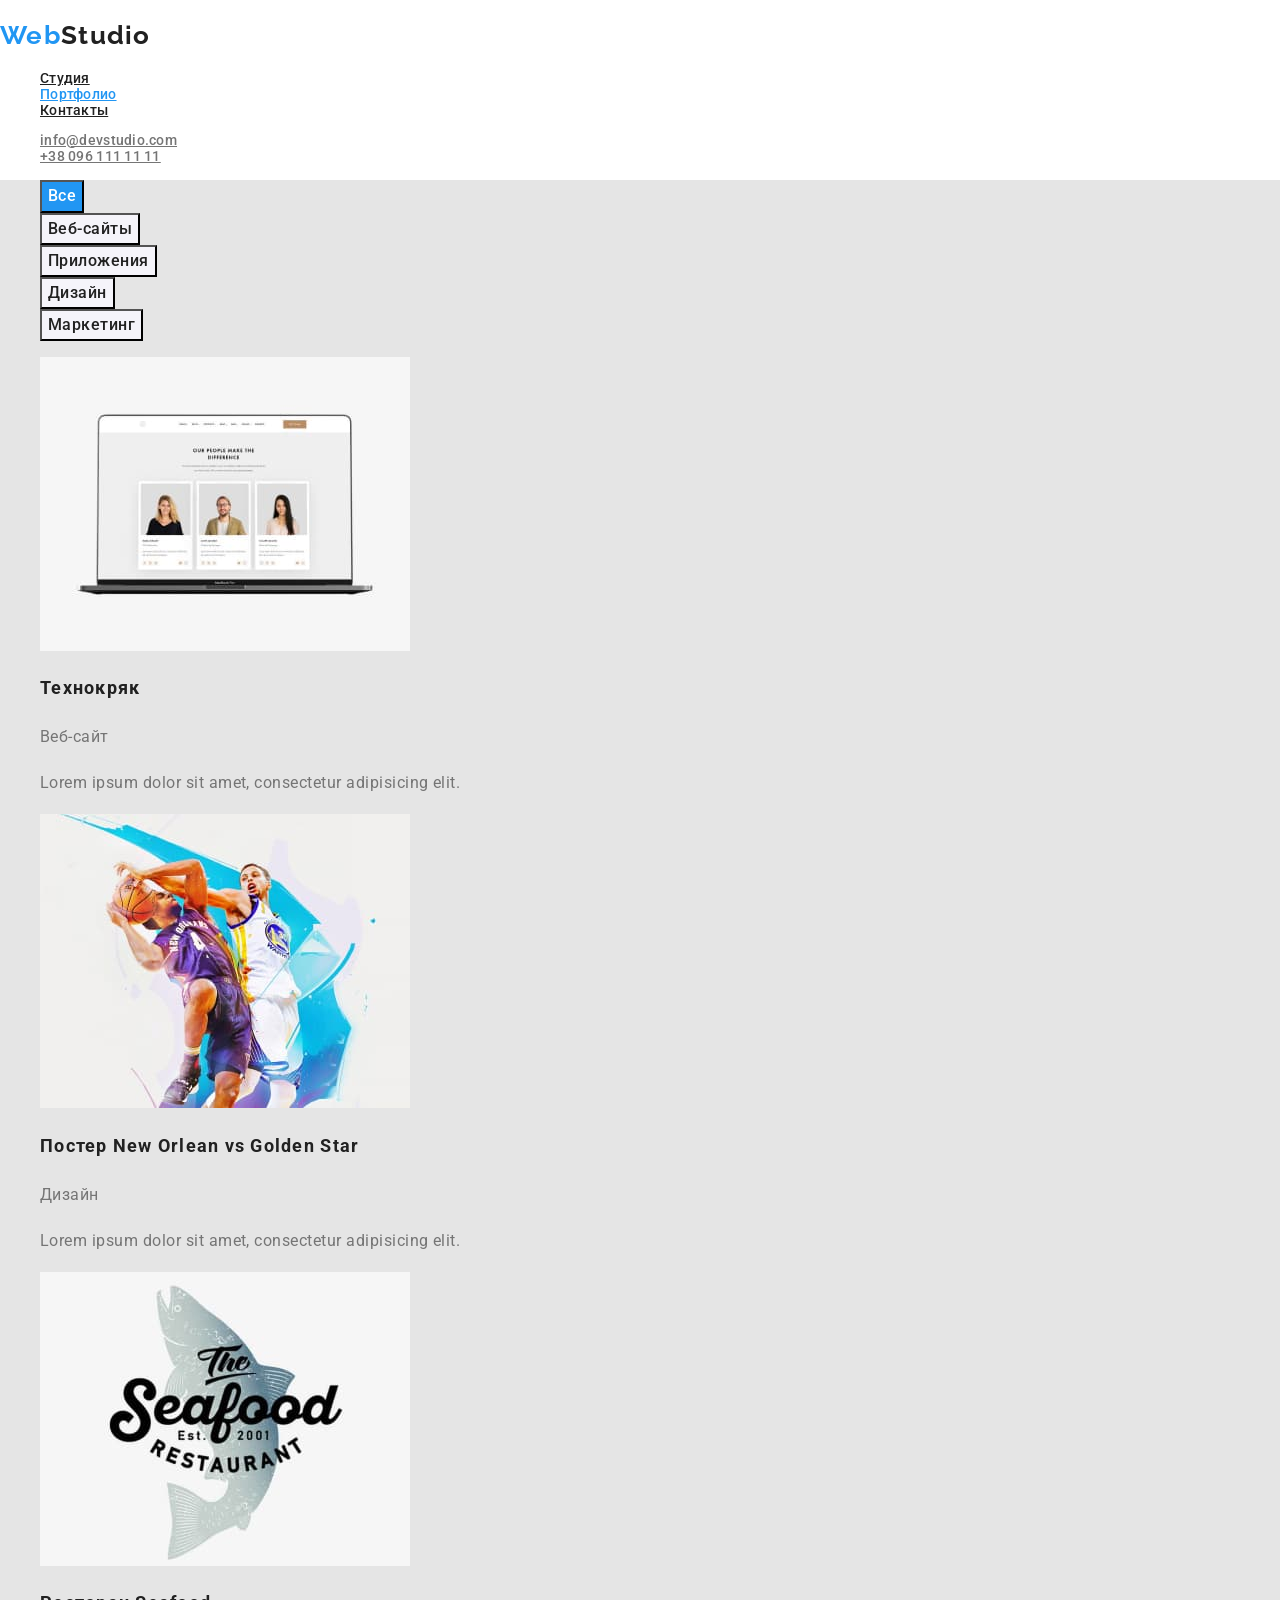
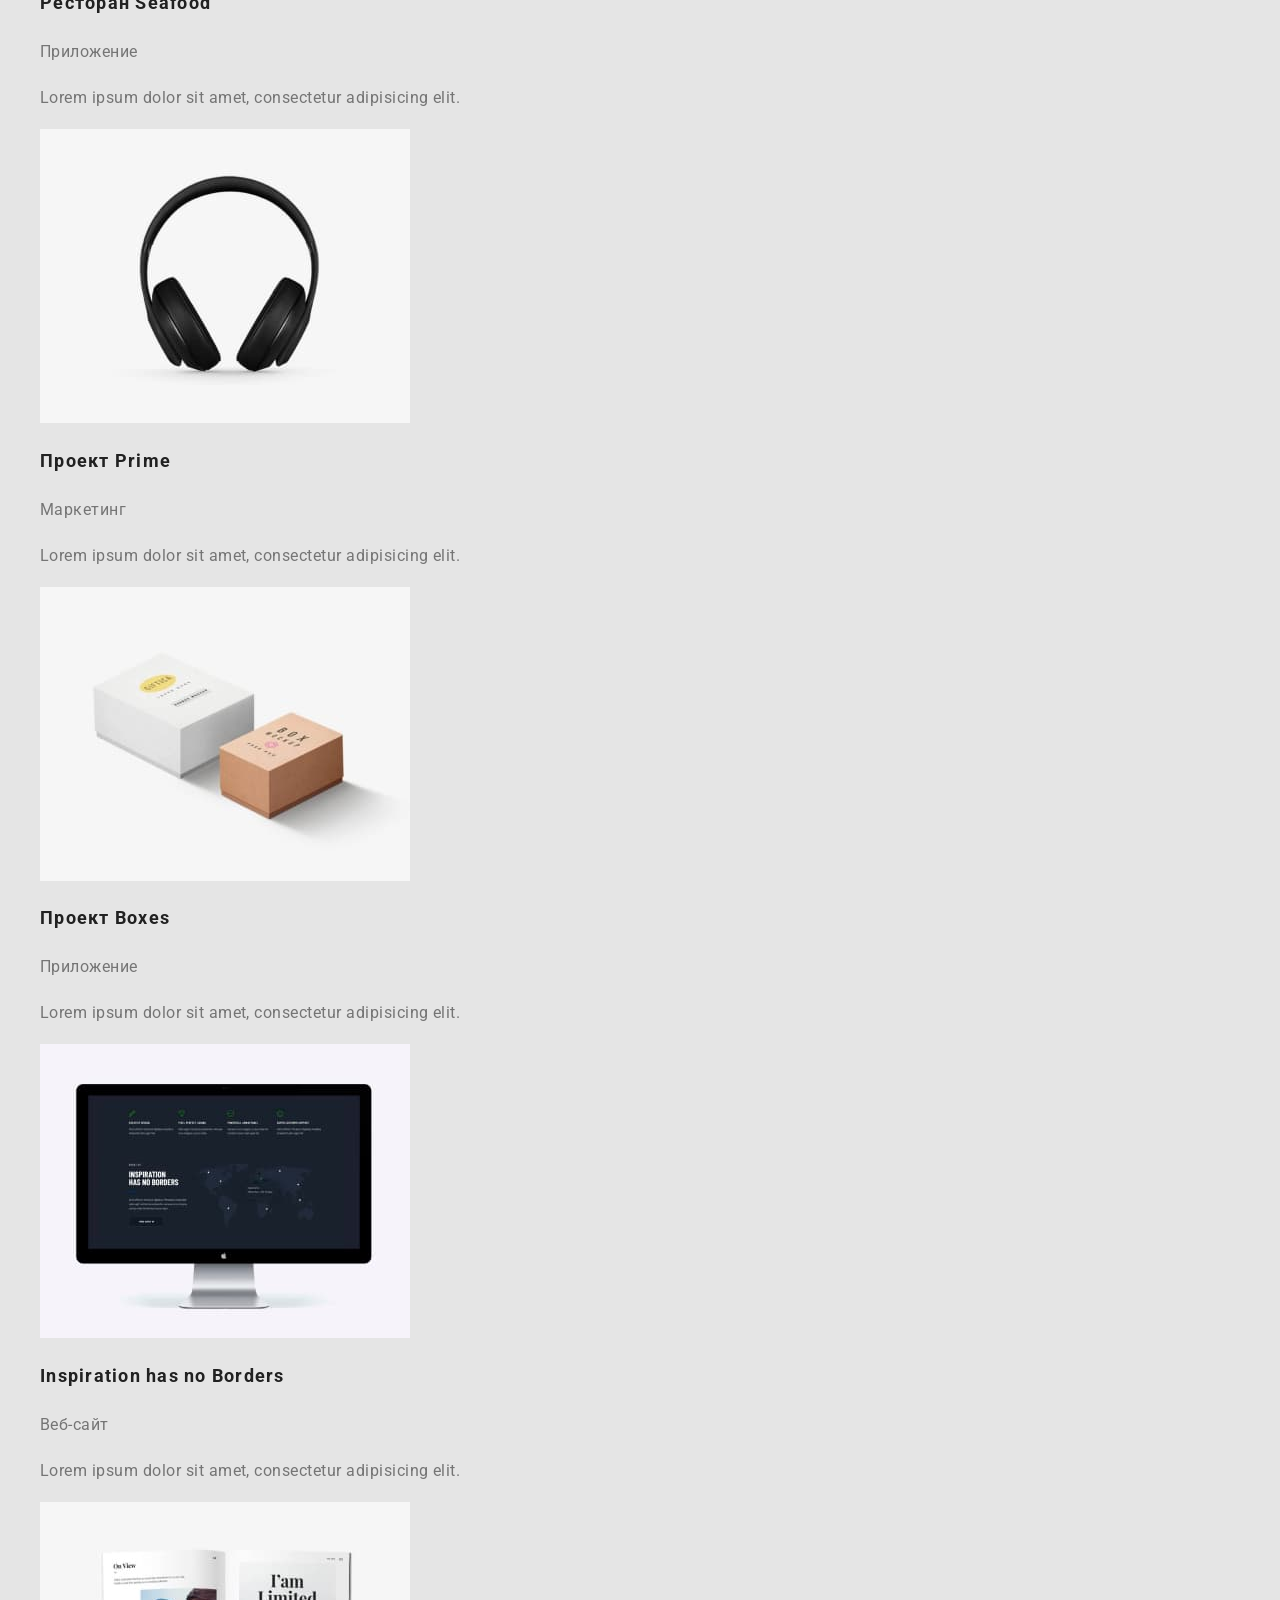
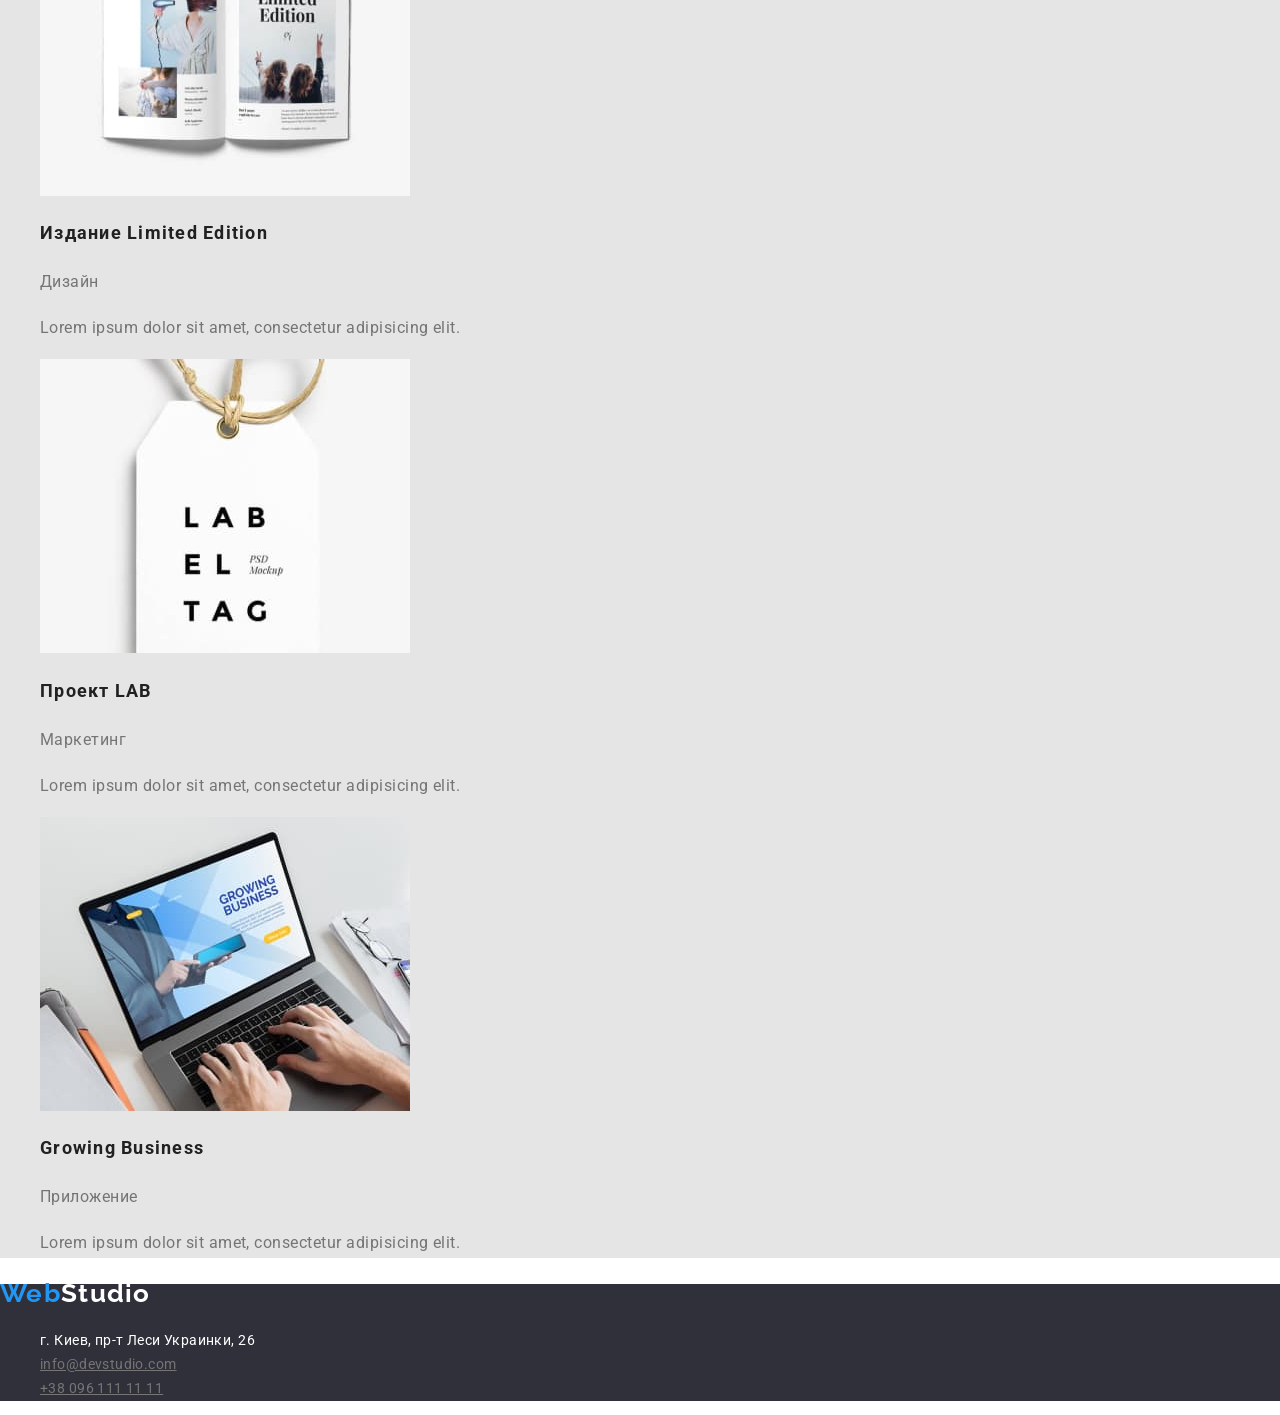
==== portfolio.html @ 4bb89a81 "сделала контейнеры" ====
<!DOCTYPE html>
<html lang="ru">
<head>
    <meta charset="UTF-8">
    <meta http-equiv="X-UA-Compatible" content="IE=edge">
    <meta name="viewport" content="width=device-width, initial-scale=1.0">
    <title>goit-markup-hw-02</title>
    <link rel="preconnect" href="https://fonts.googleapis.com">
    <link rel="preconnect" href="https://fonts.gstatic.com" crossorigin>
    <link href="https://fonts.googleapis.com/css2?family=Raleway:wght@700&family=Roboto:wght@400;500;700;900&display=swap" rel="stylesheet">
    <link rel="stylesheet" href="https://cdnjs.cloudflare.com/ajax/libs/modern-normalize/1.1.0/modern-normalize.min.css">
    <link rel="stylesheet" href="css/styles.css">
</head>
<body>

    <!--Header-->
  

    <header class="site-header">
    <!--Navigation-->
    <div class="container">

        <nav class="site-nav">
            <a href="./index.html" class="link-logo"> <p> <span class="web">Web</span><span class="studio">Studio</span> </p> </a>
               <ul class="nav-list">
                <li class="nav-list-item"> <a href="./index.html" class="link-nav"> Студия </a> </li> 
                <li class="nav-list-item"> <a href="" class="link-current" > Портфолио </a> </li>
                <li class="nav-list-item"> <a href="" class="link-nav"> Контакты </a> </li>
               </ul> 
        </nav>

    </div>  


  <!--Contacts-->

  <div class="container">

    <ul class="contacts">
        <li class="contacts-item"><a href="mailto:info@devstudio.com" class="link-contacts">info@devstudio.com </a></li> 
        <li class="contacts-item"><a href="tel:+380961111111" class="link-contacts">+38 096 111 11 11</a> </li>
     </ul>    

  </div>
         
    </header>

    <!--Main section portfolio-->
    <main>

        <section class="main-section">

             <!--Filters-->

        <div class="container">

            <h1 hidden> Наши работы </h1>
            <ul class="list-btn">
                <li> <button type="button" class="primary-button" > Все </button>
                </li>
                <li> <button type="button" class="secondary-button"> Веб-сайты </button>
                </li>
                <li> <button type="button" class="secondary-button"> Приложения </button>
                </li>
                <li> <button type="button" class="secondary-button"> Дизайн </button>
                </li>
                <li> <button type="button" class="secondary-button"> Маркетинг </button>
                </li>
            </ul> 
                       
        </div>         
           
                <!--Cards-->

            <div class="container">
                <ul class="list-cards">
                    <li class="list-cards-item">
                        <a href="" class="link">
                        <img src="./images/img.наши.люди.jpg" alt="Фото людей" width="370" height="294">
                        <h2 class="link-title">Технокряк</h2>
                        <p class="link-text">Веб-сайт</p>
                        <p class="link-text-main">Lorem ipsum dolor sit amet, consectetur adipisicing elit.</p>
                        </a>
                    </li>

                    <li class="list-cards-item"> 
                        <a href="" class="link">
                        <img src="./images/img.баскетболисты.jpg" alt="Баскетболисты в процессе игры" width="370" height="294">
                        <h2 class="link-title">Постер New Orlean vs Golden Star</h2>
                        <p class="link-text">Дизайн</p>
                        <p class="link-text-main">Lorem ipsum dolor sit amet, consectetur adipisicing elit.</p>
                        </a>
                    </li>

                    <li class="list-cards-item"> 

                        <a href="" class="link">
                        <img src="./images/img.рыба.jpg" alt="Эмблема ресторана" width="370" height="294">
                        <h2 class="link-title">Ресторан Seafood</h2>
                        <p class="link-text">Приложение</p>
                        <p class="link-text-main">Lorem ipsum dolor sit amet, consectetur adipisicing elit.</p>
                        </a>
                    </li>

                    <li class="list-cards-item"> 
                        <a href="" class="link">
                        <img src="./images/img.наушники.jpg" alt="Наушники" width="370" height="294">
                        <h2 class="link-title">Проект Prime</h2>
                        <p class="link-text">Маркетинг</p>
                        <p class="link-text-main">Lorem ipsum dolor sit amet, consectetur adipisicing elit.</p>
                        </a>
                    </li>

                    <li class="list-cards-item"> 
                        <a href="" class="link">
                        <img src="./images/img.коробки.jpg" alt="Две коробки" width="370" height="294">
                        <h2 class="link-title">Проект Boxes</h2>
                        <p class="link-text">Приложение</p>
                        <p class="link-text-main">Lorem ipsum dolor sit amet, consectetur adipisicing elit.</p>
                        </a>
                    </li>

                    <li class="list-cards-item"> 
                        <a href="" class="link">
                        <img src="./images/img.компьютер.jpg" alt="Компьютер" width="370" height="294">
                        <h2 class="link-title">Inspiration has no Borders</h2>
                        <p class="link-text">Веб-сайт</p>
                        <p class="link-text-main">Lorem ipsum dolor sit amet, consectetur adipisicing elit.</p>
                    </a>
                    </li>

                    <li class="list-cards-item"> 
                        <a href="" class="link">
                        <img src="./images/img.журнал.jpg" alt="Открытый журнал" width="370" height="294">
                        <h2 class="link-title">Издание Limited Edition</h2>
                        <p class="link-text">Дизайн</p>
                        <p class="link-text-main">Lorem ipsum dolor sit amet, consectetur adipisicing elit.</p>
                        </a>
                    </li>

                    <li class="list-cards-item"> 
                        <a href="" class="link">
                        <img src="./images/img.бирка.jpg" alt="Бирка" width="370" height="294">
                        <h2 class="link-title">Проект LAB</h2>
                        <p class="link-text">Маркетинг</p>
                        <p class="link-text-main">Lorem ipsum dolor sit amet, consectetur adipisicing elit.</p>
                        </a>
                    </li>

                    <li class="list-cards-item"> 
                        <a href="" class="link">
                        <img src="./images/img.ноутбук.jpg" alt="Ноутбук" width="370" height="294">
                        <h2 class="link-title">Growing Business</h2>
                        <p class="link-text">Приложение</p>
                        <p class="link-text-main">Lorem ipsum dolor sit amet, consectetur adipisicing elit.</p>
                        </a>
                    </li>
            </ul>

            </div>
             
        </section>
     
    </main>

    <!--Footer-->


    <footer class="footer-section">

        <div class="container">

            <a href="./index.html" class="link-logo"> <p> <span class="web">Web</span><span class="studio-footer">Studio</span> </p> </a>
            
            <ul class="footer-list">
                <li class="footer-list-item"> 
                    <address class="footer-adress">г. Киев, пр-т Леси Украинки, 26</address> </li>

                <li class="footer-list-item">
                    <a href="mailto:info@devstudio.com" class="footer-contact">info@devstudio.com </a></li> 

                <li class="footer-list-item">
                    <a href="tel:+380961111111" class="footer-contact">+38 096 111 11 11</a> </li>
             </ul>     

        </div>

      
    </footer>
   
    
</body>
</html>
---- css/styles.css ----
:root {
    
    --main-font-color: rgba(117, 117, 117, 1);
    --title-font: rgba(33, 33, 33, 1);
    --background-header: rgba(255, 255, 255, 1);
    --background-color: #E5E5E5;
    --background-team: rgba(245, 244, 250, 1);
    --background-footer: rgba(47, 48, 58, 1);
    --button-link-color: rgba(33, 150, 243, 1);
    --footer-contacts: rgba (255, 255, 255, 0.6)
   
}

/*body*/

body {
    font-family: 'Roboto', sans-serif;   
    
    color: var(--main-font-color);
    background-color: var(--background-header);
    
}

/*Header*/


.site-header {
    background-color: var(--background-header);
    font-family: 'Roboto'; 
    font-weight: 500;
    font-size: 14px;
    line-height: 1.14;
    
}


.link-logo {
    font-family: 'Raleway',sans-serif;
    font-weight: 700;
    font-size: 26px;
    line-height: 0.72;
    letter-spacing: 0.05em;
    
    text-decoration: none;
}

.web {
    font-family: 'Raleway', sans-serif;
    color: var(--button-link-color);
    
}

.studio{
    color: var(--title-font);
}


.nav-list {
    list-style: none;
}

.link-nav {

    color: var(--title-font);
    letter-spacing: 0.02em;

}

.link-nav:focus {
    color: var(--button-link-color);
   
}
.link-current {
    color: var(--button-link-color);
    letter-spacing: 0.02em;
    
}


.contacts {
    list-style: none;
}

.link-contacts {
    color: var(--main-font-color);
    letter-spacing: 0.02em;

}

.link-contacts:hover,
.link-contacts:focus {
    color: var(--button-link-color);
}

/*Hero*/
.hero {
    background-color: var(--background-footer);
    font-family: 'Roboto';
    text-align: center;
}

.hero-title {
    
    font-weight: 900;
    font-size: 44px;
    line-height: 1.36;
    letter-spacing: 0.17em;
    color: var(--background-header);
    
}

.button-hero {

   font-weight: 700;
   font-size: 16px;
   line-height: 1.88;
   letter-spacing: 0.06em;
   background-color: var(--button-link-color);
   color: var(--background-header);
   cursor: pointer;
   

}

.main-container{
    background-color:var(--background-color);
}

/*Peculiarities*/


.peculiarities-title {
font-weight: 700;
font-size: 14px;
line-height: 1.14;
letter-spacing: 0.03em;
color: var(--title-font);
}

.peculiarities-list {
    list-style: none;
}

.peculiarities-text {
    font-size: 14px;
    line-height: 1.71;
    letter-spacing: 0.03em;
    color: var(--main-font-color);
}


/*Works*/



.works-title {
    font-weight: 700;
    font-size: 36px;
    line-height: 1.17;
    letter-spacing: 0.07em;
    color: var(--title-font);
    text-align: center;
}


/*Our team*/

.team {
    background-color: var(--background-team);
}


.team-list{
    list-style: none;
}

.team-title {
    font-weight: 700;
    font-size: 36px;
    line-height: 1.17;
    letter-spacing: 0.07em;
    color: var(--title-font);
    text-align: center;
}




.list-title {
    font-weight: 500;
    font-size: 16px;
    line-height: 1.19;
    letter-spacing: 0.03em;
    color: var(--title-font);
    text-align: center;
}


.team-list-text {
    font-size: 16px;
    line-height: 1.19;
    letter-spacing: 0.03em;
    color: var(--main-font-color);
    text-align: center;
}

/*Footer*/

.footer-section {
    background-color: var(--background-footer);
    font-size: 14px;
    line-height: 1.71;
    letter-spacing: 0.03em;
}

.footer-list {
    list-style: none;
}

.footer-adress {
    font-style: normal;
    color: var(--background-header);
    }


    .footer-contact{
    color: var(--footer-contacts);
    
}    

.footer-contact:hover,
.footer-contact:focus {
    color: var(--button-link-color);
}

.studio-footer {
    color: var(--background-header);
}

/*Portfolio*/

/*Filters*/

.main-section {
    background-color: var(--background-color);
}

.list-btn {
    list-style: none;
}

.primary-button {
background-color: var(--button-link-color);
color: var(--background-header);
font-weight: 500;
font-size: 16px;
line-height: 1.63;
letter-spacing: 0.03em;
cursor: pointer;
}

.secondary-button {
  background-color: var(--background-team);
  color: var(--title-font);
  font-weight: 500;
  font-size: 16px;
  line-height: 1.63;
  letter-spacing: 0.03em;
  cursor: pointer;
}

.primary-button:hover,
.primary-button:focus {
    color: var(--button-link-color);
}


.secondary-button:hover,
.secondary-button:focus {
  
    color: var(--button-link-color);
}

/*Cards*/

.list-cards {
    list-style: none;
}

.link {
    text-decoration: none;
}

.link:focus {
color: var(--button-link-color);
}

.link-title {
font-weight: 700;
font-size: 18px;
line-height: 2;
letter-spacing: 0.07em;
color: var(--title-font);
}

.link-text {
    font-size: 16px;
    line-height: 1.88;
    letter-spacing: 0.03em;
    color: var(--main-font-color);
}

.link-text-main {
    font-size: 16px;
    line-height: 1.88;
    letter-spacing: 0.03em;
    color: var(--main-font-color);
}
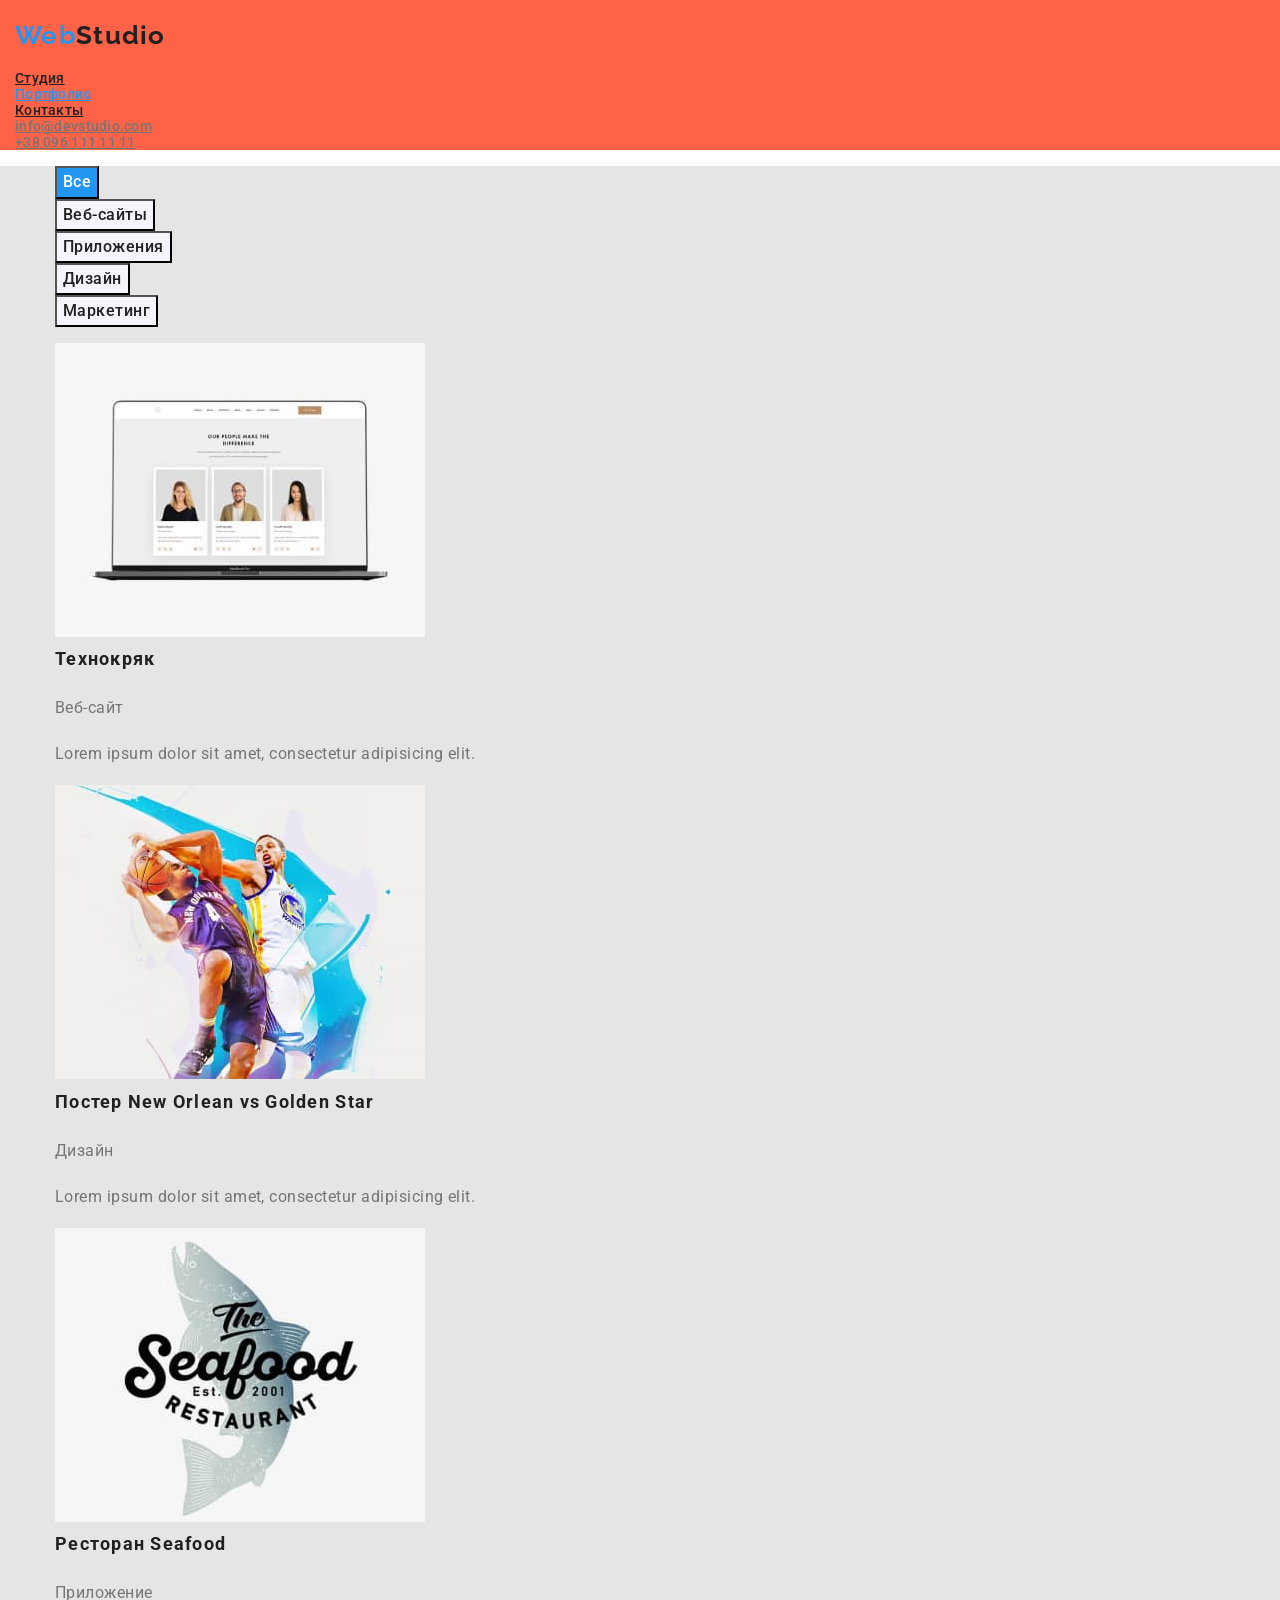
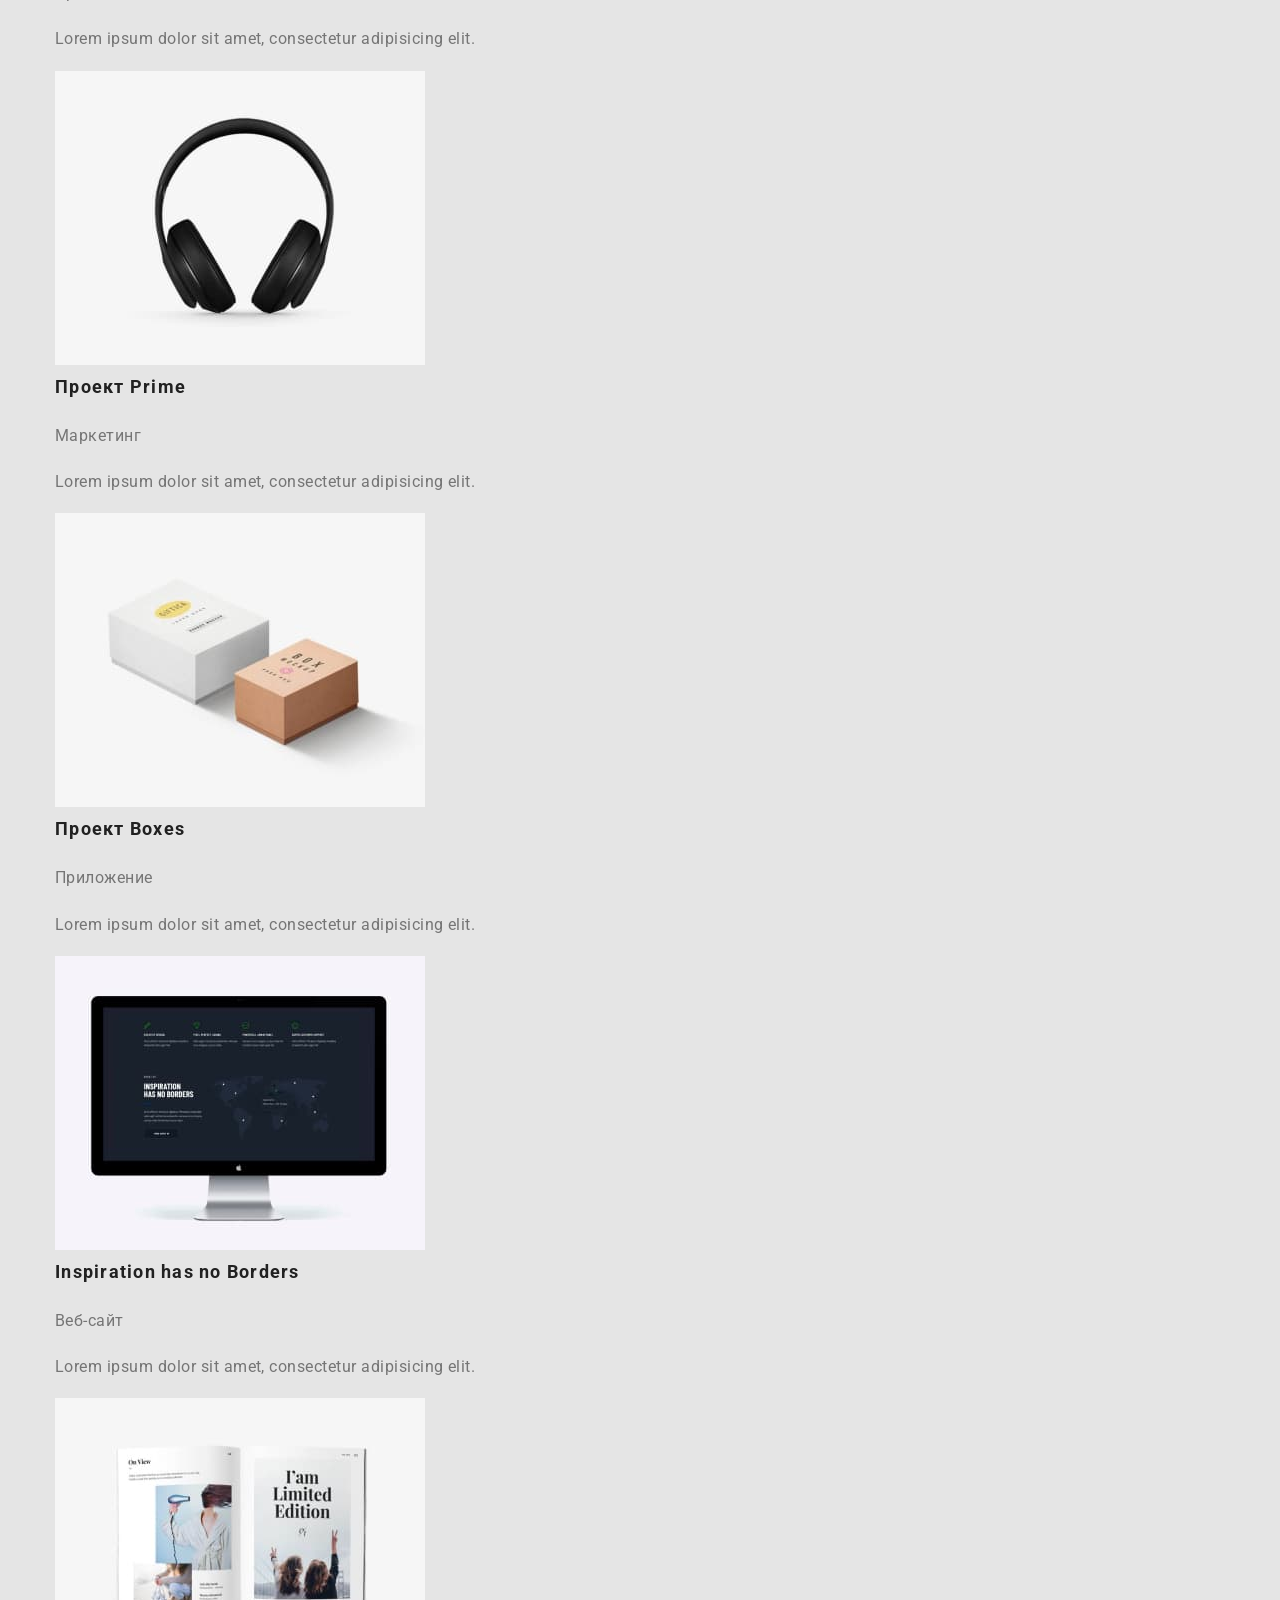
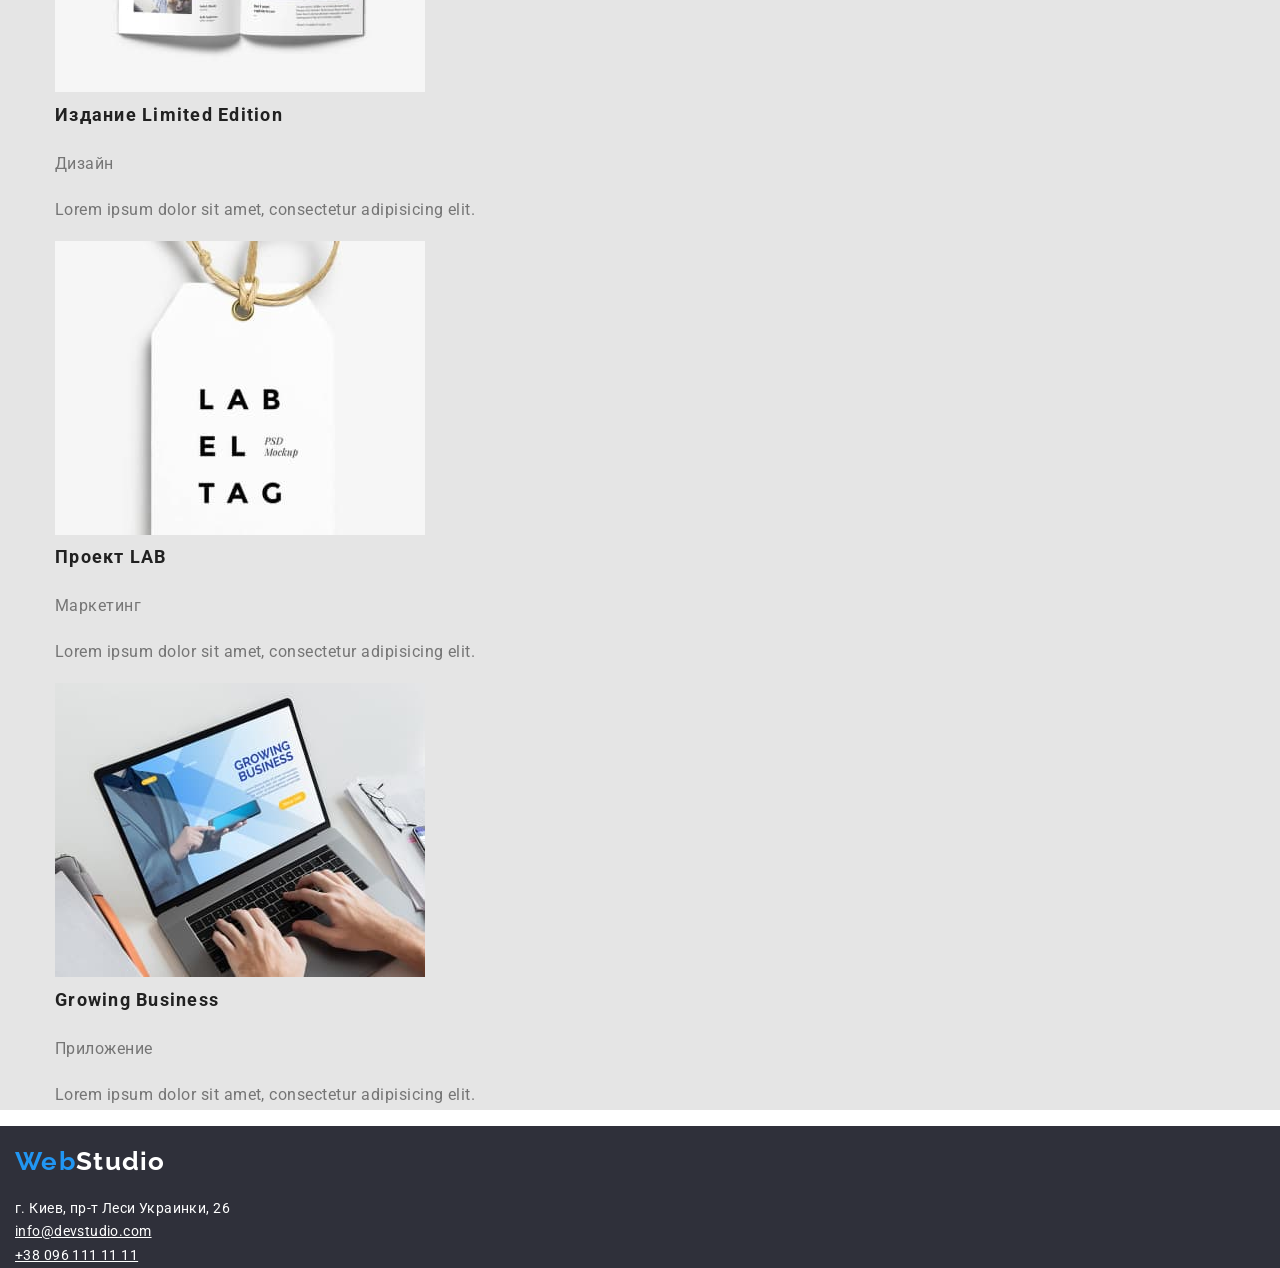
==== commit b0cb9702: "убрала margin" ====
--- a/portfolio.html
+++ b/portfolio.html
@@ -171,18 +171,19 @@
         <div class="container">
 
             <a href="./index.html" class="link-logo"> <p> <span class="web">Web</span><span class="studio-footer">Studio</span> </p> </a>
-            
-            <ul class="footer-list">
-                <li class="footer-list-item"> 
-                    <address class="footer-adress">г. Киев, пр-т Леси Украинки, 26</address> </li>
+              
+               
+         <address class="footer-adress"> 
+                <p class="direction">г. Киев, пр-т Леси Украинки, 26</p> 
 
-                <li class="footer-list-item">
+                <ul class="footer-list">
+                    <li class="footer-list-item">
                     <a href="mailto:info@devstudio.com" class="footer-contact">info@devstudio.com </a></li> 
 
-                <li class="footer-list-item">
+                    <li class="footer-list-item">
                     <a href="tel:+380961111111" class="footer-contact">+38 096 111 11 11</a> </li>
-             </ul>     
-
+               </ul>     
+          </address> 
         </div>
 
       
--- a/css/styles.css
+++ b/css/styles.css
@@ -21,20 +21,40 @@
     
 }
 
+.container {
+
+    width: 1170px;
+    padding-left: 15px;
+    padding-right: 15px;
+    
+}
+
+h1,h2,h3 {
+    margin-top: 0;
+    margin-bottom: 0;
+}
+
 /*Header*/
 
 
 .site-header {
+    
+    margin-bottom: 0;
+        
     background-color: var(--background-header);
     font-family: 'Roboto'; 
     font-weight: 500;
     font-size: 14px;
     line-height: 1.14;
     
+
+    background-color:tomato;
 }
 
 
 .link-logo {
+    display: inline-block;
+    padding: 0;
     font-family: 'Raleway',sans-serif;
     font-weight: 700;
     font-size: 26px;
@@ -56,7 +76,10 @@
 
 
 .nav-list {
-    list-style: none;
+    
+    list-style: none;
+    padding: 0;
+    margin: 0;
 }
 
 .link-nav {
@@ -68,18 +91,21 @@
 
 .link-nav:focus {
     color: var(--button-link-color);
-   
-}
+}
+
 .link-current {
     color: var(--button-link-color);
     letter-spacing: 0.02em;
-    
 }
 
 
 .contacts {
     list-style: none;
-}
+    padding: 0;
+    margin: 0;
+}
+
+
 
 .link-contacts {
     color: var(--main-font-color);
@@ -97,9 +123,13 @@
     background-color: var(--background-footer);
     font-family: 'Roboto';
     text-align: center;
+
+
 }
 
 .hero-title {
+    margin-top: 0;
+    margin-bottom: 30;
     
     font-weight: 900;
     font-size: 44px;
@@ -130,6 +160,7 @@
 
 
 .peculiarities-title {
+
 font-weight: 700;
 font-size: 14px;
 line-height: 1.14;
@@ -138,10 +169,15 @@
 }
 
 .peculiarities-list {
+padding: 0;
+margin: 0;
+
     list-style: none;
 }
 
 .peculiarities-text {
+    display: inline-block;
+    margin: 0;
     font-size: 14px;
     line-height: 1.71;
     letter-spacing: 0.03em;
@@ -162,6 +198,12 @@
     text-align: center;
 }
 
+.works-list {
+    padding: 0;
+    margin: 0;
+
+    list-style: none;
+}
 
 /*Our team*/
 
@@ -171,7 +213,14 @@
 
 
 .team-list{
-    list-style: none;
+    padding-left: 0;
+    margin-top: 0%;
+    margin-bottom: 0%
+    ;
+    list-style: none;
+    text-align: center;
+
+    
 }
 
 .team-title {
@@ -184,8 +233,6 @@
 }
 
 
-
-
 .list-title {
     font-weight: 500;
     font-size: 16px;
@@ -197,11 +244,13 @@
 
 
 .team-list-text {
+    display: inline-block;
+    margin: 0;
     font-size: 16px;
     line-height: 1.19;
     letter-spacing: 0.03em;
     color: var(--main-font-color);
-    text-align: center;
+    
 }
 
 /*Footer*/
@@ -211,19 +260,36 @@
     font-size: 14px;
     line-height: 1.71;
     letter-spacing: 0.03em;
+
+    
 }
 
 .footer-list {
-    list-style: none;
+    padding-left: 0;
+    margin-top: 0%;
+    margin-bottom: 0%;
+
+    list-style: none;
+
 }
 
 .footer-adress {
+  
     font-style: normal;
     color: var(--background-header);
+    
     }
 
+    .direction {
+        display: inline-block;
+        margin: 0;
+    }
+
 
     .footer-contact{
+        display: inline-block;
+        padding: 0;
+
     color: var(--footer-contacts);
     
 }    
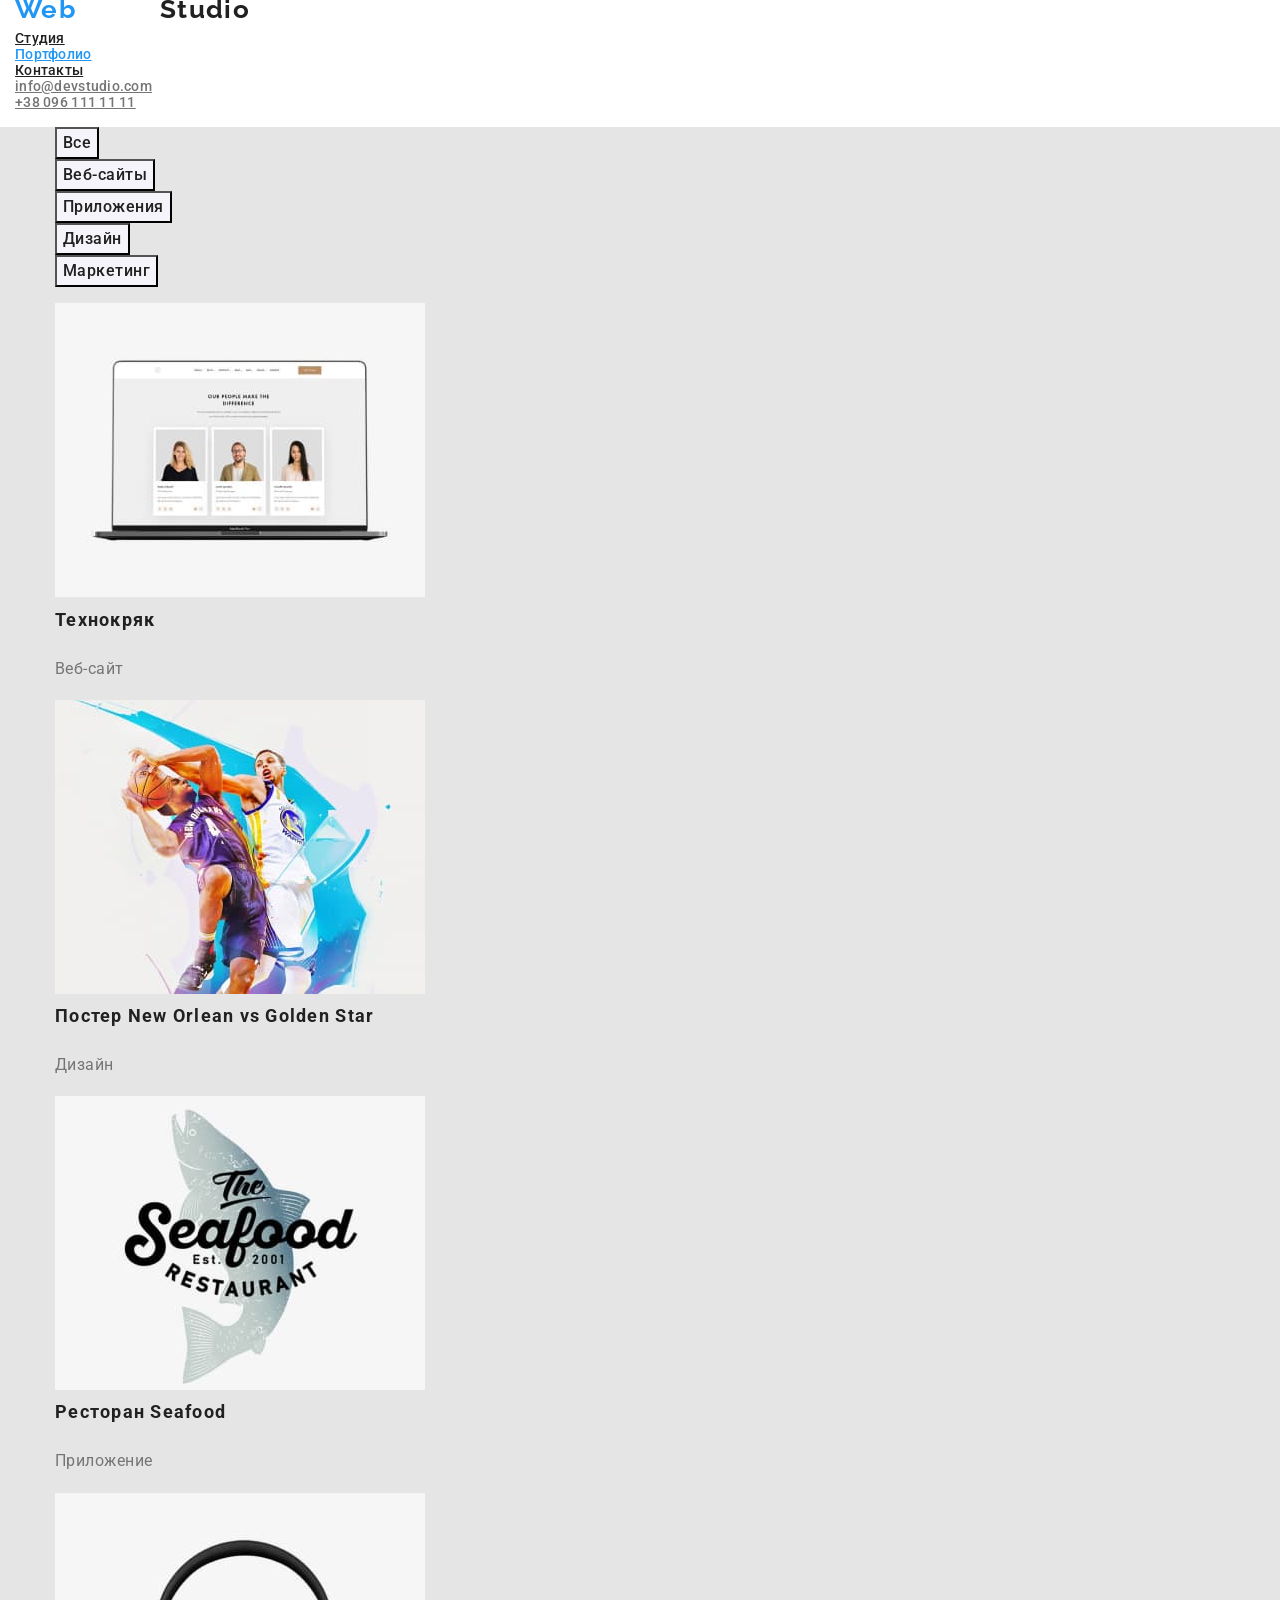
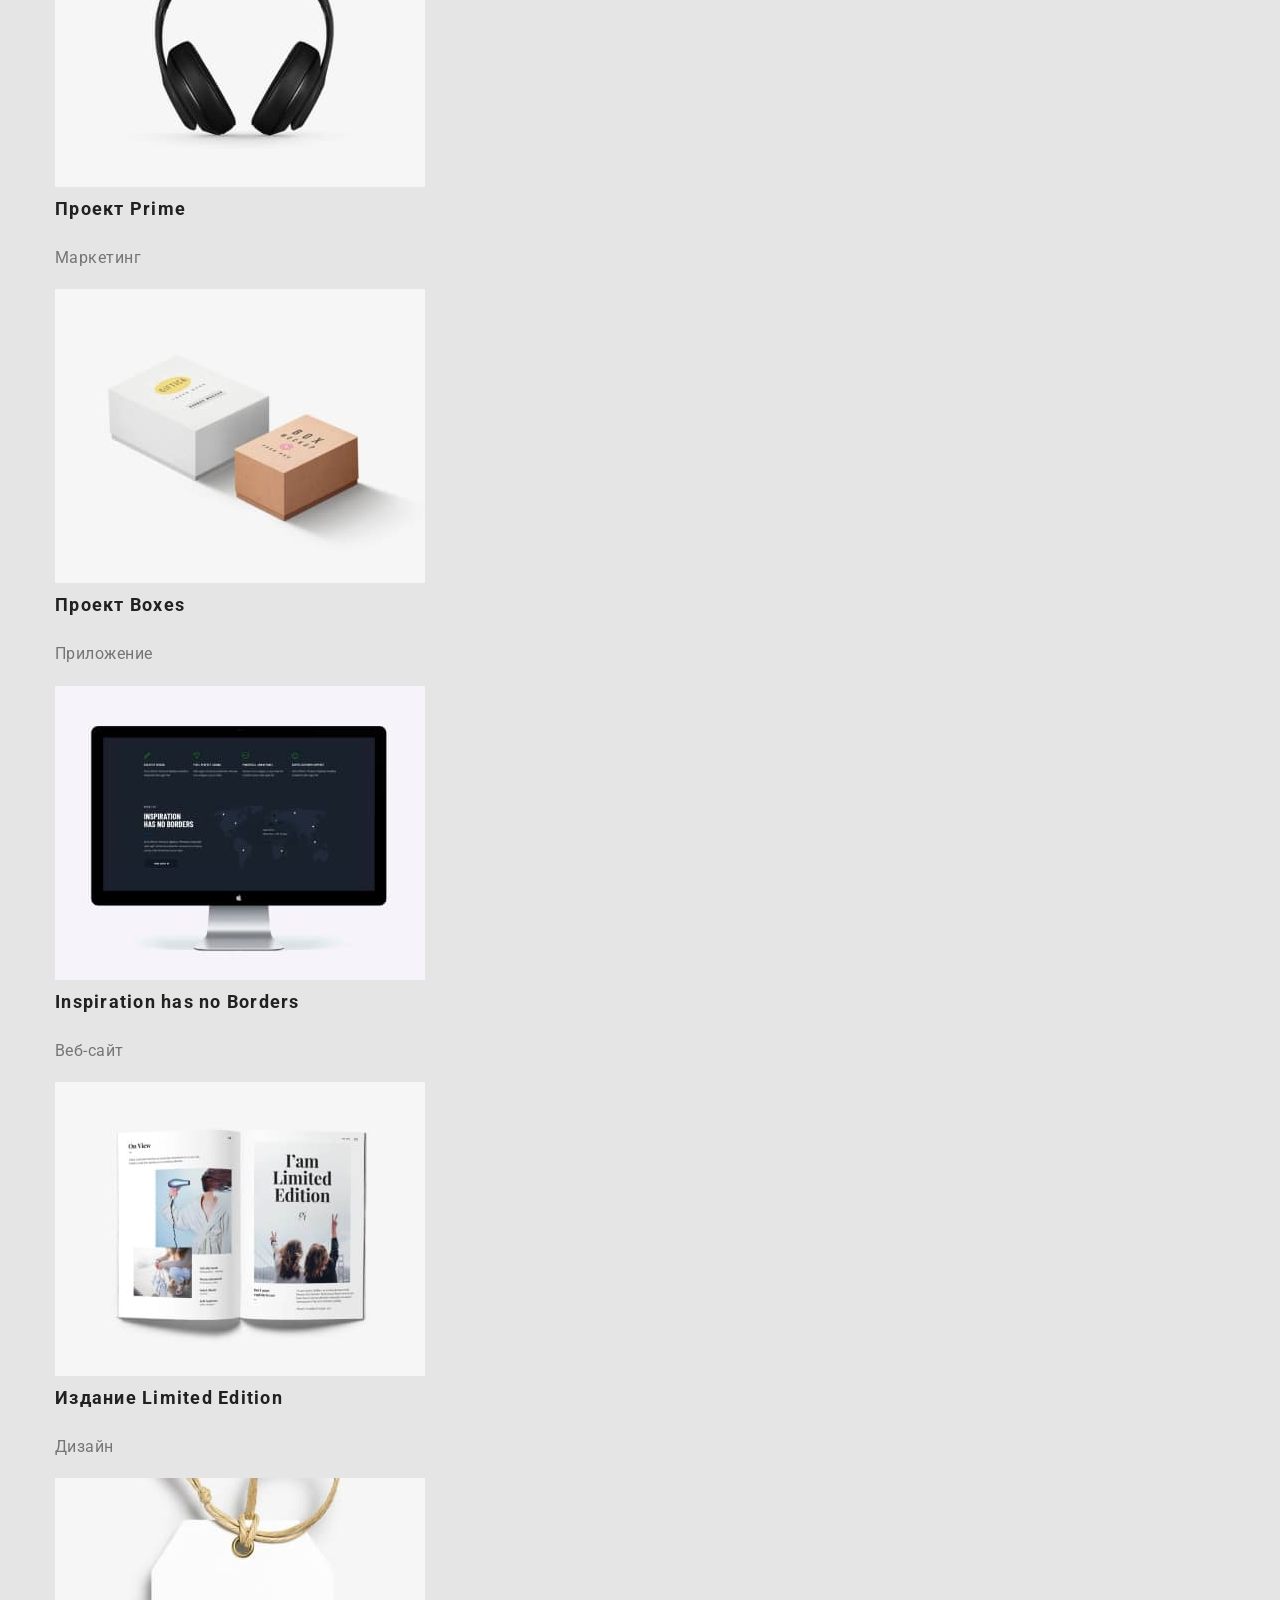
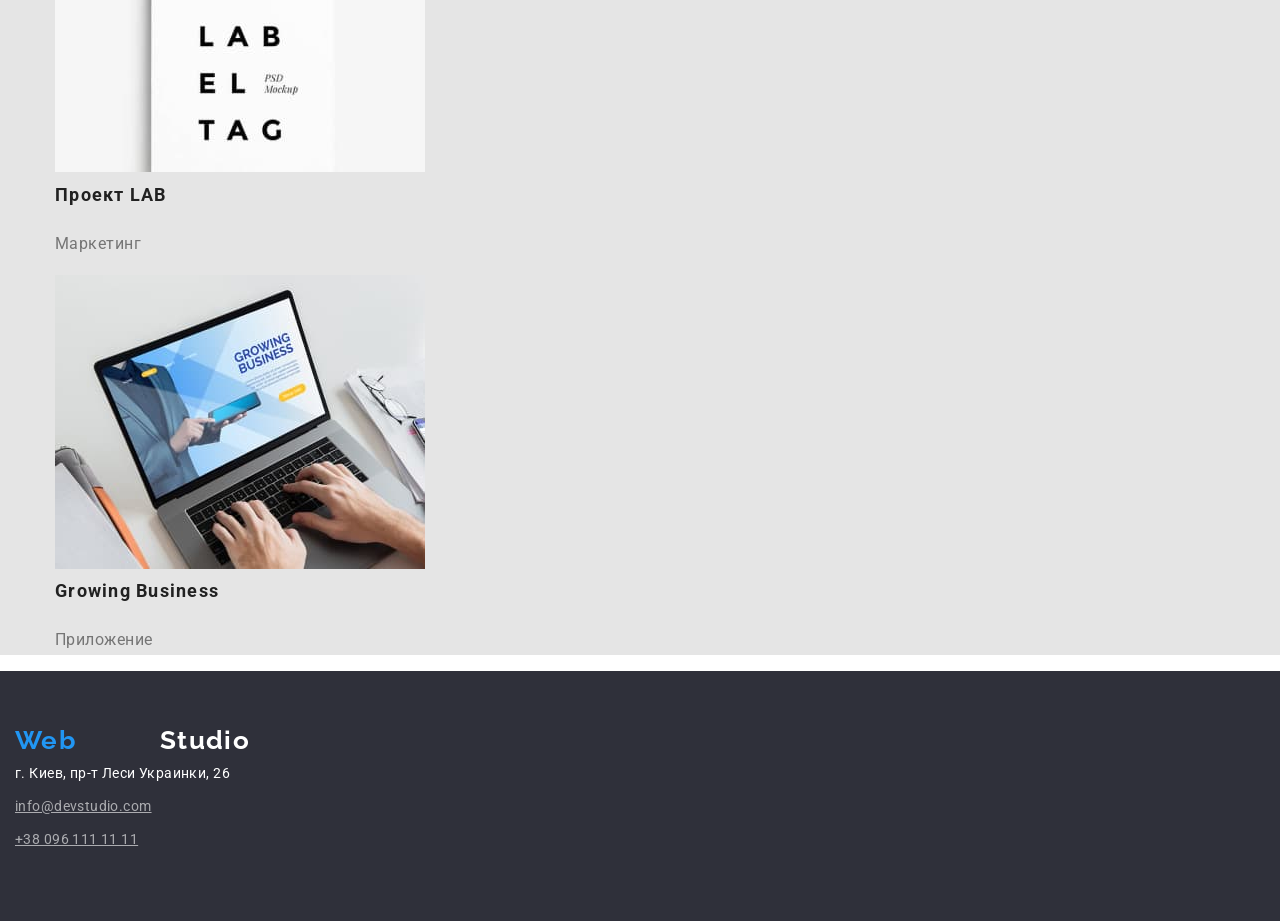
==== commit 4232f71e: "добавила изменения из второй" ====
--- a/portfolio.html
+++ b/portfolio.html
@@ -21,7 +21,7 @@
     <div class="container">
 
         <nav class="site-nav">
-            <a href="./index.html" class="link-logo"> <p> <span class="web">Web</span><span class="studio">Studio</span> </p> </a>
+            <a href="./index.html" class="link-logo"> <span class="web">Web</span><span class="studio">Studio</span> </a>
                <ul class="nav-list">
                 <li class="nav-list-item"> <a href="./index.html" class="link-nav"> Студия </a> </li> 
                 <li class="nav-list-item"> <a href="" class="link-current" > Портфолио </a> </li>
@@ -55,16 +55,17 @@
         <div class="container">
 
             <h1 hidden> Наши работы </h1>
+
             <ul class="list-btn">
-                <li> <button type="button" class="primary-button" > Все </button>
+                <li> <button type="button" class="item-button"> Все </button>
                 </li>
-                <li> <button type="button" class="secondary-button"> Веб-сайты </button>
+                <li> <button type="button" class="item-button"> Веб-сайты </button>
                 </li>
-                <li> <button type="button" class="secondary-button"> Приложения </button>
+                <li> <button type="button" class="item-button"> Приложения </button>
                 </li>
-                <li> <button type="button" class="secondary-button"> Дизайн </button>
+                <li> <button type="button" class="item-button"> Дизайн </button>
                 </li>
-                <li> <button type="button" class="secondary-button"> Маркетинг </button>
+                <li> <button type="button" class="item-button"> Маркетинг </button>
                 </li>
             </ul> 
                        
@@ -79,7 +80,7 @@
                         <img src="./images/img.наши.люди.jpg" alt="Фото людей" width="370" height="294">
                         <h2 class="link-title">Технокряк</h2>
                         <p class="link-text">Веб-сайт</p>
-                        <p class="link-text-main">Lorem ipsum dolor sit amet, consectetur adipisicing elit.</p>
+                        
                         </a>
                     </li>
 
@@ -88,7 +89,7 @@
                         <img src="./images/img.баскетболисты.jpg" alt="Баскетболисты в процессе игры" width="370" height="294">
                         <h2 class="link-title">Постер New Orlean vs Golden Star</h2>
                         <p class="link-text">Дизайн</p>
-                        <p class="link-text-main">Lorem ipsum dolor sit amet, consectetur adipisicing elit.</p>
+                        
                         </a>
                     </li>
 
@@ -98,7 +99,7 @@
                         <img src="./images/img.рыба.jpg" alt="Эмблема ресторана" width="370" height="294">
                         <h2 class="link-title">Ресторан Seafood</h2>
                         <p class="link-text">Приложение</p>
-                        <p class="link-text-main">Lorem ipsum dolor sit amet, consectetur adipisicing elit.</p>
+                       
                         </a>
                     </li>
 
@@ -107,7 +108,7 @@
                         <img src="./images/img.наушники.jpg" alt="Наушники" width="370" height="294">
                         <h2 class="link-title">Проект Prime</h2>
                         <p class="link-text">Маркетинг</p>
-                        <p class="link-text-main">Lorem ipsum dolor sit amet, consectetur adipisicing elit.</p>
+                        
                         </a>
                     </li>
 
@@ -116,7 +117,7 @@
                         <img src="./images/img.коробки.jpg" alt="Две коробки" width="370" height="294">
                         <h2 class="link-title">Проект Boxes</h2>
                         <p class="link-text">Приложение</p>
-                        <p class="link-text-main">Lorem ipsum dolor sit amet, consectetur adipisicing elit.</p>
+                        
                         </a>
                     </li>
 
@@ -125,7 +126,7 @@
                         <img src="./images/img.компьютер.jpg" alt="Компьютер" width="370" height="294">
                         <h2 class="link-title">Inspiration has no Borders</h2>
                         <p class="link-text">Веб-сайт</p>
-                        <p class="link-text-main">Lorem ipsum dolor sit amet, consectetur adipisicing elit.</p>
+                        
                     </a>
                     </li>
 
@@ -134,7 +135,7 @@
                         <img src="./images/img.журнал.jpg" alt="Открытый журнал" width="370" height="294">
                         <h2 class="link-title">Издание Limited Edition</h2>
                         <p class="link-text">Дизайн</p>
-                        <p class="link-text-main">Lorem ipsum dolor sit amet, consectetur adipisicing elit.</p>
+                        
                         </a>
                     </li>
 
@@ -143,7 +144,7 @@
                         <img src="./images/img.бирка.jpg" alt="Бирка" width="370" height="294">
                         <h2 class="link-title">Проект LAB</h2>
                         <p class="link-text">Маркетинг</p>
-                        <p class="link-text-main">Lorem ipsum dolor sit amet, consectetur adipisicing elit.</p>
+                        
                         </a>
                     </li>
 
@@ -152,7 +153,7 @@
                         <img src="./images/img.ноутбук.jpg" alt="Ноутбук" width="370" height="294">
                         <h2 class="link-title">Growing Business</h2>
                         <p class="link-text">Приложение</p>
-                        <p class="link-text-main">Lorem ipsum dolor sit amet, consectetur adipisicing elit.</p>
+                        
                         </a>
                     </li>
             </ul>
@@ -170,7 +171,7 @@
 
         <div class="container">
 
-            <a href="./index.html" class="link-logo"> <p> <span class="web">Web</span><span class="studio-footer">Studio</span> </p> </a>
+            <a href="./index.html" class="link-logo"> <span class="web">Web</span><span class="studio-footer">Studio</span> </a>
               
                
          <address class="footer-adress"> 
--- a/css/styles.css
+++ b/css/styles.css
@@ -7,7 +7,8 @@
     --background-team: rgba(245, 244, 250, 1);
     --background-footer: rgba(47, 48, 58, 1);
     --button-link-color: rgba(33, 150, 243, 1);
-    --footer-contacts: rgba (255, 255, 255, 0.6)
+    --button-link-hover: rgba(24, 140, 232, 1);
+    --footer-contacts: rgba(255, 255, 255, 0.6);
    
 }
 
@@ -31,15 +32,13 @@
 
 h1,h2,h3 {
     margin-top: 0;
-    margin-bottom: 0;
+    
 }
 
 /*Header*/
 
 
 .site-header {
-    
-    margin-bottom: 0;
         
     background-color: var(--background-header);
     font-family: 'Roboto'; 
@@ -47,14 +46,13 @@
     font-size: 14px;
     line-height: 1.14;
     
-
-    background-color:tomato;
 }
 
 
 .link-logo {
     display: inline-block;
     padding: 0;
+   
     font-family: 'Raleway',sans-serif;
     font-weight: 700;
     font-size: 26px;
@@ -64,17 +62,34 @@
     text-decoration: none;
 }
 
+.text-logo {
+    display: inline-block;
+    width: 145px;
+    height: 31px;
+    margin: 0;
+}
+
+
 .web {
+    display: inline-block;
+    width: 145px;
+    height: 31px;
+    margin: 0;
+
     font-family: 'Raleway', sans-serif;
     color: var(--button-link-color);
     
 }
 
 .studio{
+    display: inline-block;
+    width: 145px;
+    height: 31px;
+    margin: 0;
+
     color: var(--title-font);
 }
 
-
 .nav-list {
     
     list-style: none;
@@ -83,17 +98,24 @@
 }
 
 .link-nav {
+
+    width: 49px;
+    height: 16px;
+   
 
     color: var(--title-font);
     letter-spacing: 0.02em;
 
 }
 
+.link-nav:hover,
 .link-nav:focus {
     color: var(--button-link-color);
+   
 }
 
 .link-current {
+
     color: var(--button-link-color);
     letter-spacing: 0.02em;
 }
@@ -119,7 +141,15 @@
 }
 
 /*Hero*/
+.section {
+    padding-top: 94px;
+    padding-bottom: 94px;
+
+}
+
 .hero {
+   
+
     background-color: var(--background-footer);
     font-family: 'Roboto';
     text-align: center;
@@ -128,28 +158,48 @@
 }
 
 .hero-title {
-    margin-top: 0;
-    margin-bottom: 30;
+    width: 696px;
+    height: 120px;
+   margin-left: 452px;
+   margin-right: 452px;
+    margin-bottom: 30px;
     
     font-weight: 900;
     font-size: 44px;
     line-height: 1.36;
     letter-spacing: 0.17em;
     color: var(--background-header);
-    
+   
+    
+
+    background-color: tomato;
 }
 
 .button-hero {
+
+    display: inline-block;
+    padding: 10px 32px;
+    min-width: 200px;
+    height: 50px;
+    border-radius: 4px;
+   
+    border: 0;   
 
    font-weight: 700;
    font-size: 16px;
    line-height: 1.88;
    letter-spacing: 0.06em;
+   text-align: center;
+
    background-color: var(--button-link-color);
    color: var(--background-header);
    cursor: pointer;
    
-
+}
+
+.button-hero:hover,
+.button-hero:focus {
+    background-color: var(--button-link-hover);
 }
 
 .main-container{
@@ -160,6 +210,9 @@
 
 
 .peculiarities-title {
+    width: 270px;
+    height: 16px;
+    margin-bottom: 10px;
 
 font-weight: 700;
 font-size: 14px;
@@ -169,14 +222,17 @@
 }
 
 .peculiarities-list {
+   
 padding: 0;
 margin: 0;
 
-    list-style: none;
+list-style: none;
 }
 
 .peculiarities-text {
     display: inline-block;
+    width: 270px;
+    height: 75px;
     margin: 0;
     font-size: 14px;
     line-height: 1.71;
@@ -187,9 +243,12 @@
 
 /*Works*/
 
-
+.section, .works {
+    padding-top: 0px;
+}
 
 .works-title {
+    margin-bottom: 50px;
     font-weight: 700;
     font-size: 36px;
     line-height: 1.17;
@@ -200,7 +259,6 @@
 
 .works-list {
     padding: 0;
-    margin: 0;
 
     list-style: none;
 }
@@ -209,6 +267,7 @@
 
 .team {
     background-color: var(--background-team);
+    
 }
 
 
@@ -219,11 +278,20 @@
     ;
     list-style: none;
     text-align: center;
-
-    
+    
+}
+
+.team-list-item {
+    width: 270px;
+    height: 368px;
 }
 
 .team-title {
+width: 376px;
+height: 42px;
+margin-left: 612px;
+    margin-bottom: 50px;
+
     font-weight: 700;
     font-size: 36px;
     line-height: 1.17;
@@ -234,6 +302,9 @@
 
 
 .list-title {
+    margin-top: 30px;
+    margin-bottom: 10px;
+
     font-weight: 500;
     font-size: 16px;
     line-height: 1.19;
@@ -245,7 +316,9 @@
 
 .team-list-text {
     display: inline-block;
-    margin: 0;
+    margin-top: 0;
+    margin-bottom: 30px;
+
     font-size: 16px;
     line-height: 1.19;
     letter-spacing: 0.03em;
@@ -256,13 +329,16 @@
 /*Footer*/
 
 .footer-section {
+padding-top: 60px;
+padding-bottom: 60px;
+
     background-color: var(--background-footer);
     font-size: 14px;
     line-height: 1.71;
     letter-spacing: 0.03em;
-
-    
-}
+    
+}
+
 
 .footer-list {
     padding-left: 0;
@@ -282,13 +358,15 @@
 
     .direction {
         display: inline-block;
-        margin: 0;
+        margin-top: 0;
+        margin-bottom: 9px;
     }
 
 
     .footer-contact{
         display: inline-block;
         padding: 0;
+        margin-bottom: 9px;
 
     color: var(--footer-contacts);
     
@@ -301,6 +379,10 @@
 
 .studio-footer {
     color: var(--background-header);
+    display: inline-block;
+    width: 145px;
+    height: 31px;
+    margin: 0;
 }
 
 /*Portfolio*/
@@ -315,9 +397,9 @@
     list-style: none;
 }
 
-.primary-button {
-background-color: var(--button-link-color);
-color: var(--background-header);
+.item-button {
+background-color: var(--background-team);
+color: var(--title-font);
 font-weight: 500;
 font-size: 16px;
 line-height: 1.63;
@@ -325,19 +407,11 @@
 cursor: pointer;
 }
 
-.secondary-button {
-  background-color: var(--background-team);
-  color: var(--title-font);
-  font-weight: 500;
-  font-size: 16px;
-  line-height: 1.63;
-  letter-spacing: 0.03em;
-  cursor: pointer;
-}
-
-.primary-button:hover,
-.primary-button:focus {
-    color: var(--button-link-color);
+
+.item-button:hover,
+.item-button:focus {
+    background-color: var(--button-link-color);
+    color: var(--background-header);
 }
 
 
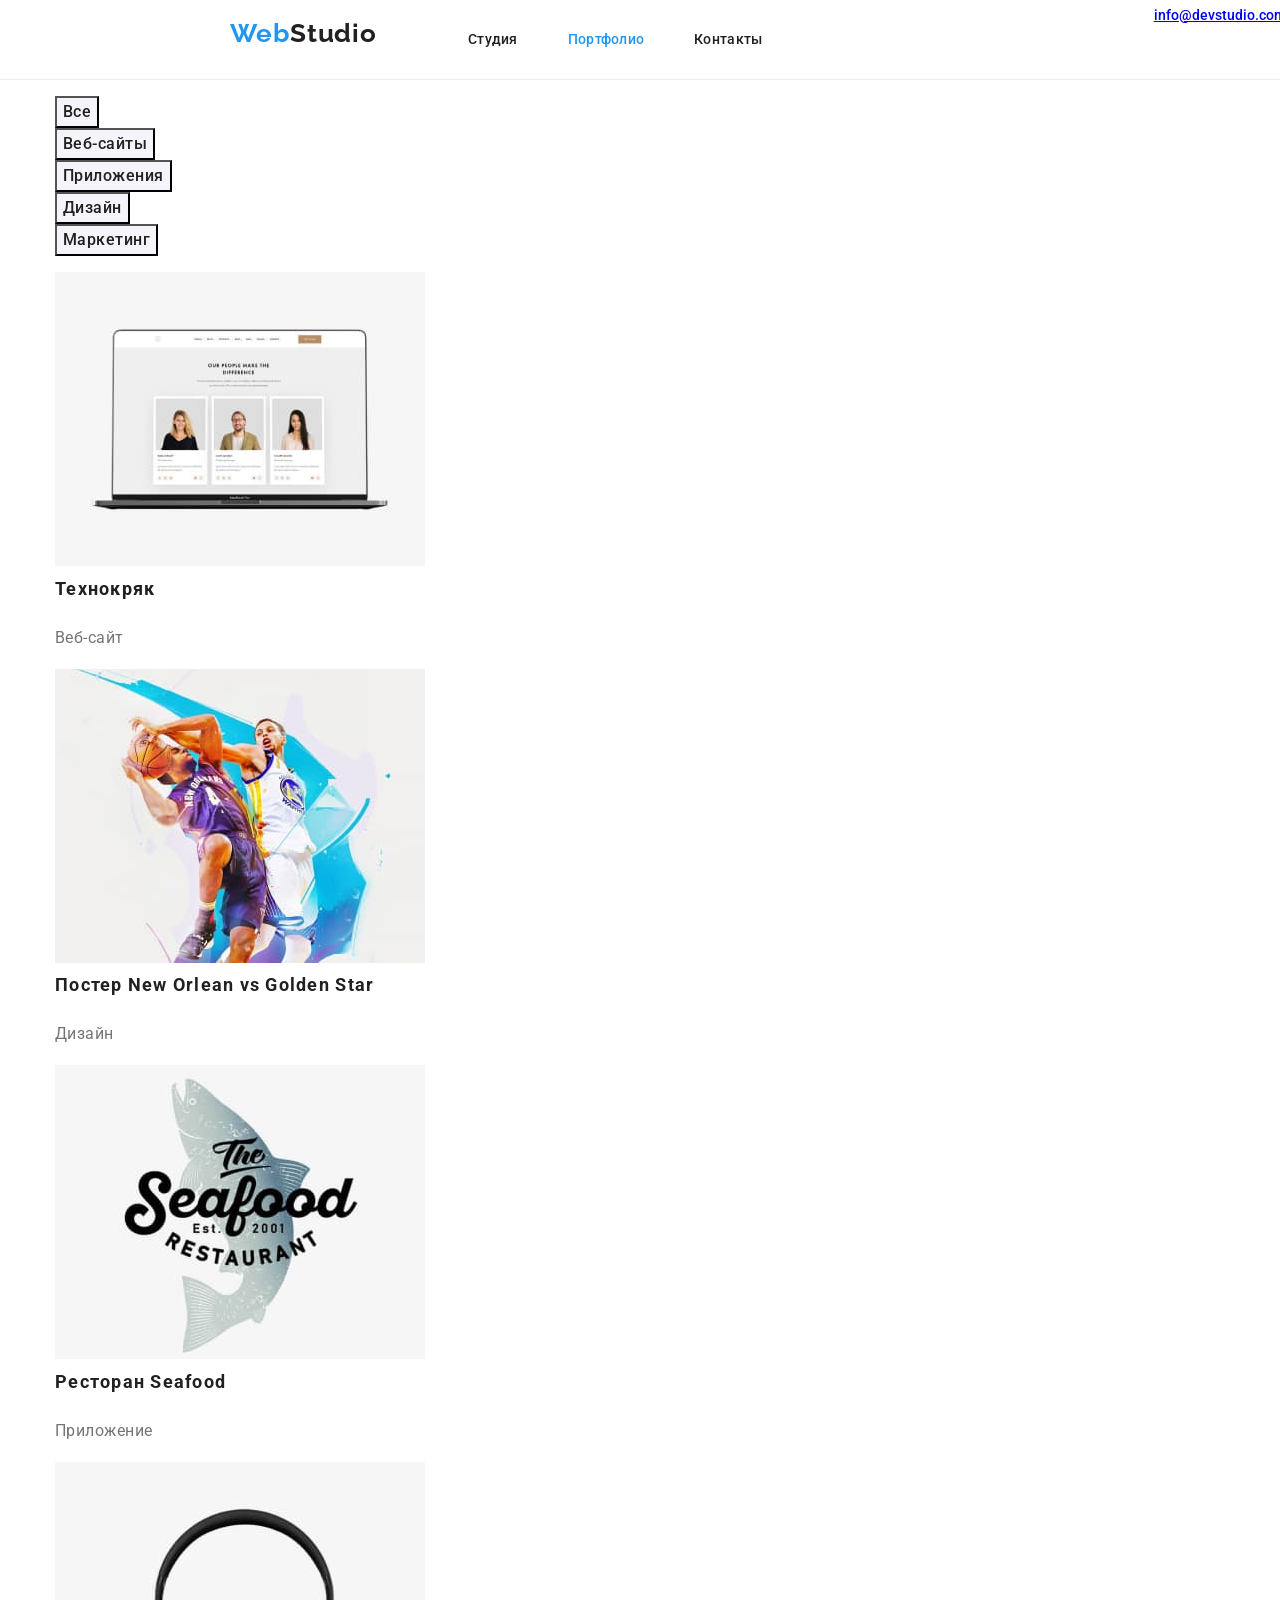
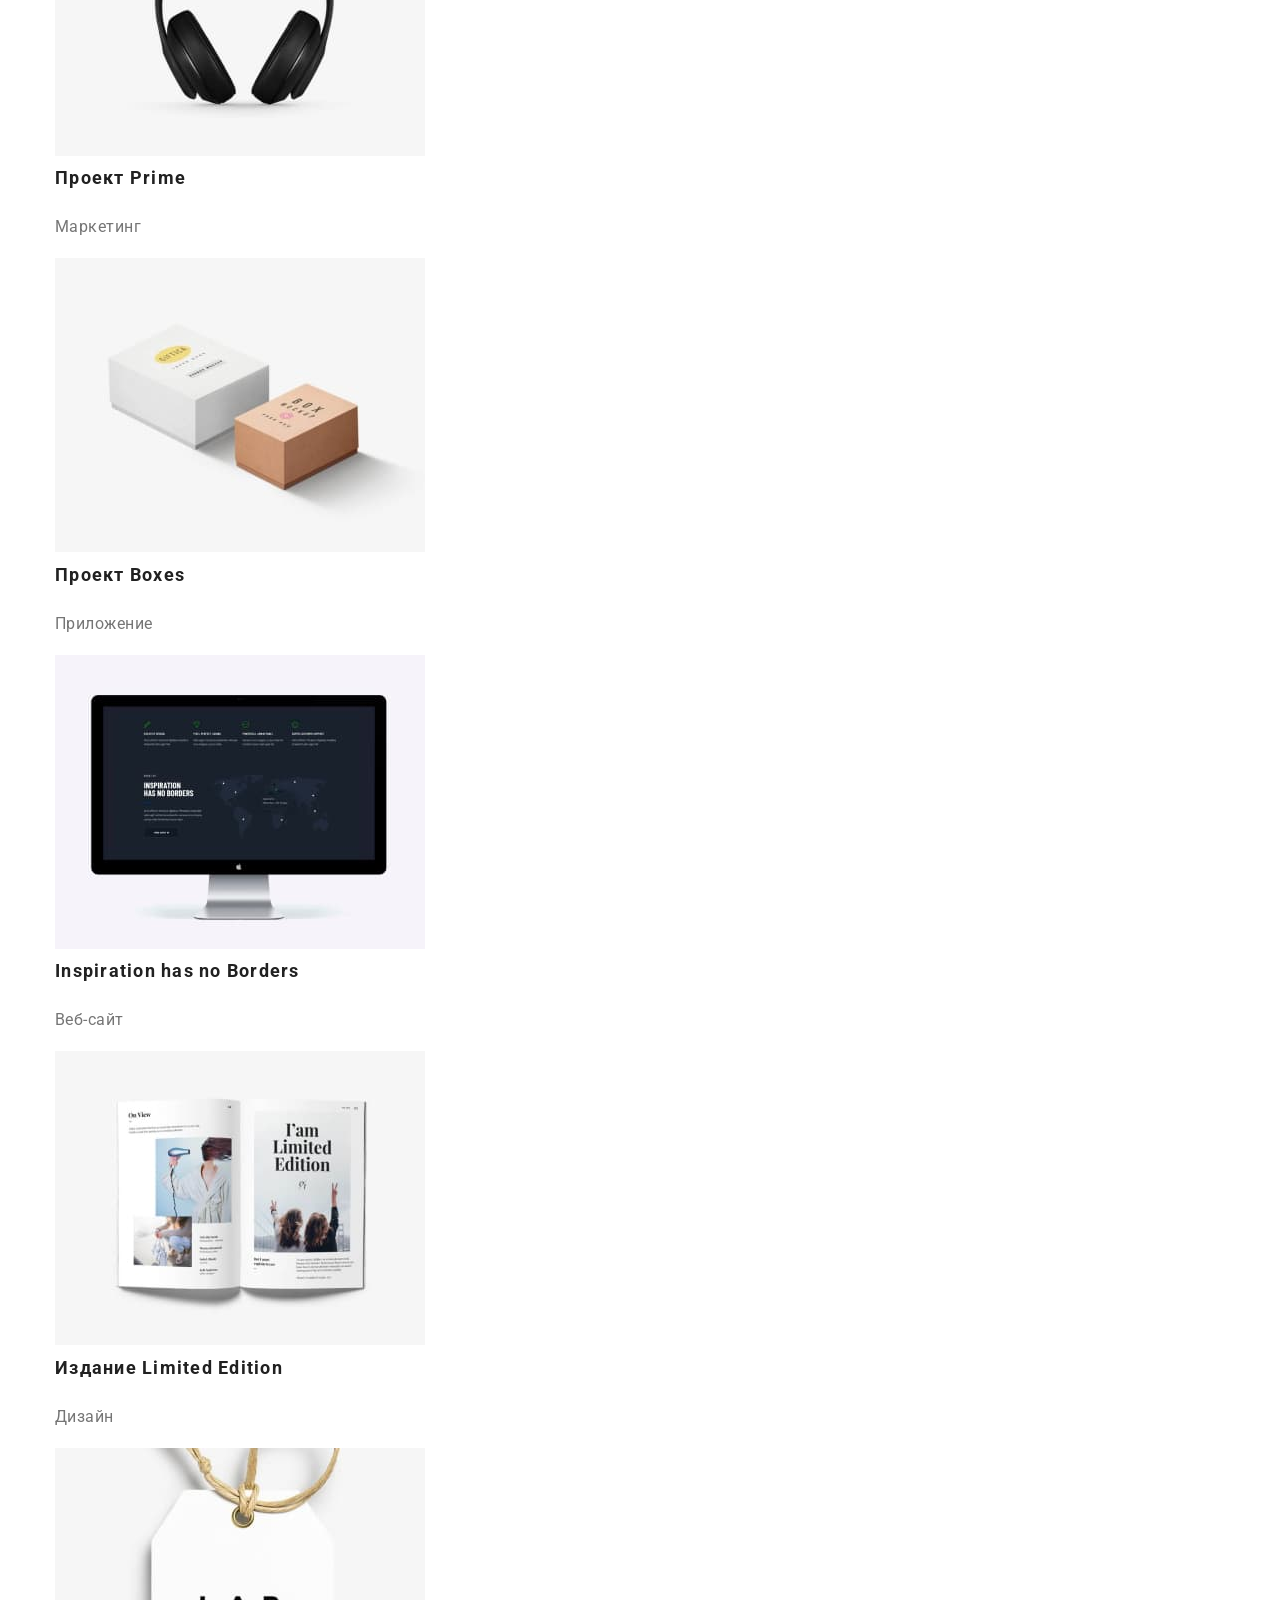
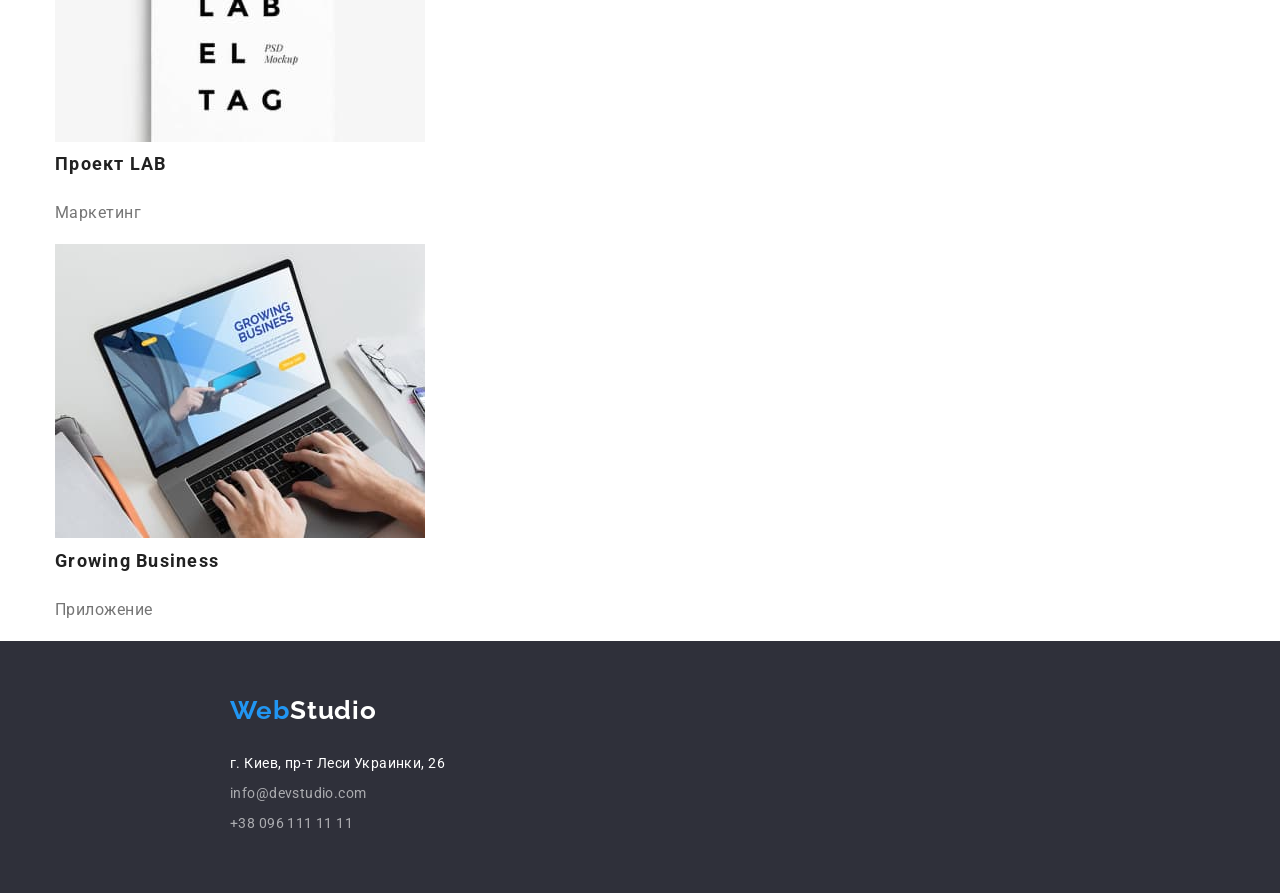
==== commit cf4f2061: "главная страница поправлена" ====
--- a/portfolio.html
+++ b/portfolio.html
@@ -17,14 +17,16 @@
   
 
     <header class="site-header">
+
+        <div class="container-header">
     <!--Navigation-->
-    <div class="container">
+    <div class="container-nav">
 
         <nav class="site-nav">
-            <a href="./index.html" class="link-logo"> <span class="web">Web</span><span class="studio">Studio</span> </a>
+            <a href="./index.html" class="logo-header"> <span class="web">Web</span><span class="studio">Studio</span> </a>
                <ul class="nav-list">
                 <li class="nav-list-item"> <a href="./index.html" class="link-nav"> Студия </a> </li> 
-                <li class="nav-list-item"> <a href="" class="link-current" > Портфолио </a> </li>
+                <li class="nav-list-item"> <a href="" class="link-current"> Портфолио </a> </li>
                 <li class="nav-list-item"> <a href="" class="link-nav"> Контакты </a> </li>
                </ul> 
         </nav>
@@ -34,7 +36,7 @@
 
   <!--Contacts-->
 
-  <div class="container">
+  <div class="container-contacts">
 
     <ul class="contacts">
         <li class="contacts-item"><a href="mailto:info@devstudio.com" class="link-contacts">info@devstudio.com </a></li> 
@@ -42,7 +44,7 @@
      </ul>    
 
   </div>
-         
+</div>
     </header>
 
     <!--Main section portfolio-->
@@ -171,7 +173,7 @@
 
         <div class="container">
 
-            <a href="./index.html" class="link-logo"> <span class="web">Web</span><span class="studio-footer">Studio</span> </a>
+            <a href="./index.html" class="logo-footer"> <span class="web-footer">Web</span><span class="studio-footer">Studio</span> </a>
               
                
          <address class="footer-adress"> 
--- a/css/styles.css
+++ b/css/styles.css
@@ -3,7 +3,6 @@
     --main-font-color: rgba(117, 117, 117, 1);
     --title-font: rgba(33, 33, 33, 1);
     --background-header: rgba(255, 255, 255, 1);
-    --background-color: #E5E5E5;
     --background-team: rgba(245, 244, 250, 1);
     --background-footer: rgba(47, 48, 58, 1);
     --button-link-color: rgba(33, 150, 243, 1);
@@ -15,97 +14,141 @@
 /*body*/
 
 body {
+    width: 1600px;
+    margin: 0;
+
     font-family: 'Roboto', sans-serif;   
-    
     color: var(--main-font-color);
     background-color: var(--background-header);
     
 }
 
 .container {
-
-    width: 1170px;
+  
+    width: 1200px;
     padding-left: 15px;
     padding-right: 15px;
-    
-}
+    }
 
 h1,h2,h3 {
+   
     margin-top: 0;
-    
-}
+   }
 
 /*Header*/
 
+.container-nav {
+
+    width: 1200px;
+    padding-left: 15px;
+    padding-right: 15px;
+    
+}
+
 
 .site-header {
-        
+   
+    width: 1600px;
+          
     background-color: var(--background-header);
     font-family: 'Roboto'; 
     font-weight: 500;
     font-size: 14px;
     line-height: 1.14;
-    
-}
-
-
-.link-logo {
-    display: inline-block;
+    border-bottom: 1px solid rgba(236, 236, 236, 1);
+    }
+
+
+.container-header {
+    display: flex;
+    align-items: center;
+
+    width: 1200px;
+    padding-left: 15px;
+    padding-right: 15px;
+    margin: 0 200px;
+}
+  
+
+.container-header .section {
+    width: 1200px;
+    padding-left: 15px;
+    padding-right: 15px;
+}
+  
+
+.site-nav {
+    display: flex;
+    align-items: center;
+}
+
+
+.logo-header {
+
+    display: block;
+    width: 145px;
+    height: 31px;
     padding: 0;
+    margin-top: 24px;
+    margin-bottom: 24px;
+    margin-right: 93px;   
    
     font-family: 'Raleway',sans-serif;
     font-weight: 700;
     font-size: 26px;
     line-height: 0.72;
-    letter-spacing: 0.05em;
-    
+    letter-spacing: 0.03em;    
     text-decoration: none;
 }
-
-.text-logo {
-    display: inline-block;
-    width: 145px;
+   
+
+
+.web {
+
+   display: inline-block;
+   width: 60px;
+   height: 31px;
+   padding: 0;
+   margin: 0;
+   text-align: center;
+   
+    font-family: 'Raleway', sans-serif;
+    color: var(--button-link-color);    
+}
+
+.studio {
+
+    display: inline-block;
+    width: 85px;
     height: 31px;
     margin: 0;
-}
-
-
-.web {
-    display: inline-block;
-    width: 145px;
-    height: 31px;
-    margin: 0;
-
-    font-family: 'Raleway', sans-serif;
-    color: var(--button-link-color);
-    
-}
-
-.studio{
-    display: inline-block;
-    width: 145px;
-    height: 31px;
-    margin: 0;
-
+    
     color: var(--title-font);
 }
 
 .nav-list {
-    
+    display: flex;
     list-style: none;
     padding: 0;
     margin: 0;
-}
+  
+}
+.nav-list-item {
+    padding: 0;
+    margin-right: 50px;
+   
+}
+
+.nav-list .nav-list-item:last-child {
+    margin-right: 0;
+}
+
 
 .link-nav {
-
-    width: 49px;
-    height: 16px;
-   
-
+  
     color: var(--title-font);
     letter-spacing: 0.02em;
-
+    text-decoration: none;
 }
 
 .link-nav:hover,
@@ -118,21 +161,48 @@
 
     color: var(--button-link-color);
     letter-spacing: 0.02em;
-}
+    text-decoration: none;
+}
+
 
 
 .contacts {
+    display: flex;
     list-style: none;
     padding: 0;
-    margin: 0;
-}
-
-
-
-.link-contacts {
+    margin-left: auto;
+    margin-top: 0;
+    margin-bottom: 0;   
+    }
+
+    .contacts-item {
+        margin-right: 50px;
+    }
+
+    .contacts .contacts-item:last-child {
+        margin-right: 0;
+    }
+
+
+
+.link-contacts-mail {
+    display: block;
+    width: 135px;
+    height: 16px;
     color: var(--main-font-color);
     letter-spacing: 0.02em;
-
+    text-decoration: none;
+}
+
+
+.link-contacts-tel {
+    display: block;
+    width: 122px;
+    height: 16px;
+
+    color: var(--main-font-color);
+    letter-spacing: 0.02em;
+    text-decoration: none;
 }
 
 .link-contacts:hover,
@@ -141,21 +211,16 @@
 }
 
 /*Hero*/
-.section {
-    padding-top: 94px;
-    padding-bottom: 94px;
-
-}
-
-.hero {
-   
-
+.section-hero{
+    width: 1600px;
+    padding-top: 200px;
+    padding-bottom: 200px;
     background-color: var(--background-footer);
     font-family: 'Roboto';
     text-align: center;
 
-
-}
+}
+
 
 .hero-title {
     width: 696px;
@@ -167,23 +232,21 @@
     font-weight: 900;
     font-size: 44px;
     line-height: 1.36;
-    letter-spacing: 0.17em;
+    letter-spacing: 0.06em;
     color: var(--background-header);
-   
-    
-
-    background-color: tomato;
 }
 
 .button-hero {
 
     display: inline-block;
     padding: 10px 32px;
-    min-width: 200px;
+    min-width: 201px;
     height: 50px;
-    border-radius: 4px;
-   
-    border: 0;   
+  
+    border-radius: 4px;   
+    border: 0;
+    margin-left: 700px;
+    margin-right: 700px;
 
    font-weight: 700;
    font-size: 16px;
@@ -202,11 +265,16 @@
     background-color: var(--button-link-hover);
 }
 
-.main-container{
-    background-color:var(--background-color);
-}
+
 
 /*Peculiarities*/
+
+.section-peculiarities{
+    width: 1600px;    
+    padding-left: 215px;
+    padding-right: 215px;
+      margin: 94px 0;
+}
 
 
 .peculiarities-title {
@@ -214,19 +282,28 @@
     height: 16px;
     margin-bottom: 10px;
 
-font-weight: 700;
-font-size: 14px;
-line-height: 1.14;
-letter-spacing: 0.03em;
-color: var(--title-font);
+    font-weight: 700;
+    font-size: 14px;
+    line-height: 1.14;
+    letter-spacing: 0.03em;
+    color: var(--title-font);
 }
 
 .peculiarities-list {
-   
+display: flex;   
 padding: 0;
 margin: 0;
+margin-right: 30px;
 
 list-style: none;
+}
+
+.peculiarities-item {
+    margin-right: 30px;
+}
+
+.peculiarities-list .peculiarities-item:last-child {
+    margin-right: 0;
 }
 
 .peculiarities-text {
@@ -234,6 +311,7 @@
     width: 270px;
     height: 75px;
     margin: 0;
+
     font-size: 14px;
     line-height: 1.71;
     letter-spacing: 0.03em;
@@ -243,67 +321,105 @@
 
 /*Works*/
 
-.section, .works {
+.section-works {
+    width: 1600px;
     padding-top: 0px;
+    padding-left: 215px;
+    padding-right: 215px;
+    
+    padding-bottom: 94px;
+   
 }
 
 .works-title {
+    width: 377px;
+    height: 42px;
+    margin-left: auto;
+    margin-right: auto;
     margin-bottom: 50px;
+
     font-weight: 700;
     font-size: 36px;
     line-height: 1.17;
-    letter-spacing: 0.07em;
+    letter-spacing: 0.03em;
     color: var(--title-font);
-    text-align: center;
+    
+   
 }
 
 .works-list {
+    display: flex;
     padding: 0;
+    margin: 0;
 
     list-style: none;
 }
+.works-item {
+    width: 370px;
+    height: 294px;
+margin-right: 30px;
+}
+
+.works-list .works-item:last-child {
+margin-right: 0;
+}
 
 /*Our team*/
 
-.team {
+.section-team {
+    width: 1600px;
+    padding-top: 94px;
+    padding-left: 215px;
+    padding-bottom: 94px;
     background-color: var(--background-team);
-    
-}
+ }
 
 
 .team-list{
+    display: flex;
     padding-left: 0;
-    margin-top: 0%;
-    margin-bottom: 0%
-    ;
+    margin-top: 0;
+    margin-bottom: 0;  
+    margin-right: 0;  
     list-style: none;
     text-align: center;
     
 }
 
 .team-list-item {
+    margin-right: 30px;
     width: 270px;
     height: 368px;
+
+}
+
+.team-list .team-list-item:last-child {
+    margin-right: 0;
 }
 
 .team-title {
-width: 376px;
-height: 42px;
-margin-left: 612px;
+ 
+    width: 265px;
+    height: 42px; 
+    margin-left: auto;
+    margin-right: auto;
     margin-bottom: 50px;
 
     font-weight: 700;
     font-size: 36px;
     line-height: 1.17;
-    letter-spacing: 0.07em;
+    letter-spacing: 0.03em;
     color: var(--title-font);
-    text-align: center;
+    
 }
 
 
 .list-title {
+    display: inline-block;
     margin-top: 30px;
     margin-bottom: 10px;
+    width: 264px;
+    height: 42px;
 
     font-weight: 500;
     font-size: 16px;
@@ -311,6 +427,8 @@
     letter-spacing: 0.03em;
     color: var(--title-font);
     text-align: center;
+    
+   
 }
 
 
@@ -329,15 +447,52 @@
 /*Footer*/
 
 .footer-section {
+    width: 1600px;
 padding-top: 60px;
+padding-left: 215px;
 padding-bottom: 60px;
 
     background-color: var(--background-footer);
     font-size: 14px;
     line-height: 1.71;
     letter-spacing: 0.03em;
-    
-}
+   }
+
+.logo-footer {
+    display: inline-block;
+    width: 145px;
+  
+    padding: 0;
+   
+   
+    font-family: 'Raleway',sans-serif;
+    font-weight: 700;
+    font-size: 26px;
+    line-height: 0.72;
+    letter-spacing: 0.03em;    
+    text-decoration: none;
+}
+
+   .web-footer {
+    display: inline-block;
+    width: 60px;
+    height: 31px;   
+   
+    margin-bottom: 20px;
+
+    font-family: 'Raleway', sans-serif;
+    color: var(--button-link-color);    
+   }
+
+    .studio-footer {
+    color: var(--background-header);
+    display: inline-block;
+    width: 85px;
+    height: 31px;
+  
+    margin-bottom: 20px;
+   
+   }
 
 
 .footer-list {
@@ -346,7 +501,16 @@
     margin-bottom: 0%;
 
     list-style: none;
-
+}
+
+.footer-list-item {
+    width: 231px;
+    height: 21px;
+    margin-top: 0;
+    margin-bottom: 9px;
+}
+.footer-list .footer-list-item:last-child {
+    margin-bottom: 0;
 }
 
 .footer-adress {
@@ -358,15 +522,21 @@
 
     .direction {
         display: inline-block;
+        width: 231px;
+        height: 21px;
         margin-top: 0;
         margin-bottom: 9px;
     }
 
 
-    .footer-contact{
-        display: inline-block;
+    .footer-contact {
+        display: block;
         padding: 0;
-        margin-bottom: 9px;
+        width: 231px;
+        height: 21px;
+       
+        
+        text-decoration: none;
 
     color: var(--footer-contacts);
     
@@ -377,13 +547,7 @@
     color: var(--button-link-color);
 }
 
-.studio-footer {
-    color: var(--background-header);
-    display: inline-block;
-    width: 145px;
-    height: 31px;
-    margin: 0;
-}
+
 
 /*Portfolio*/
 
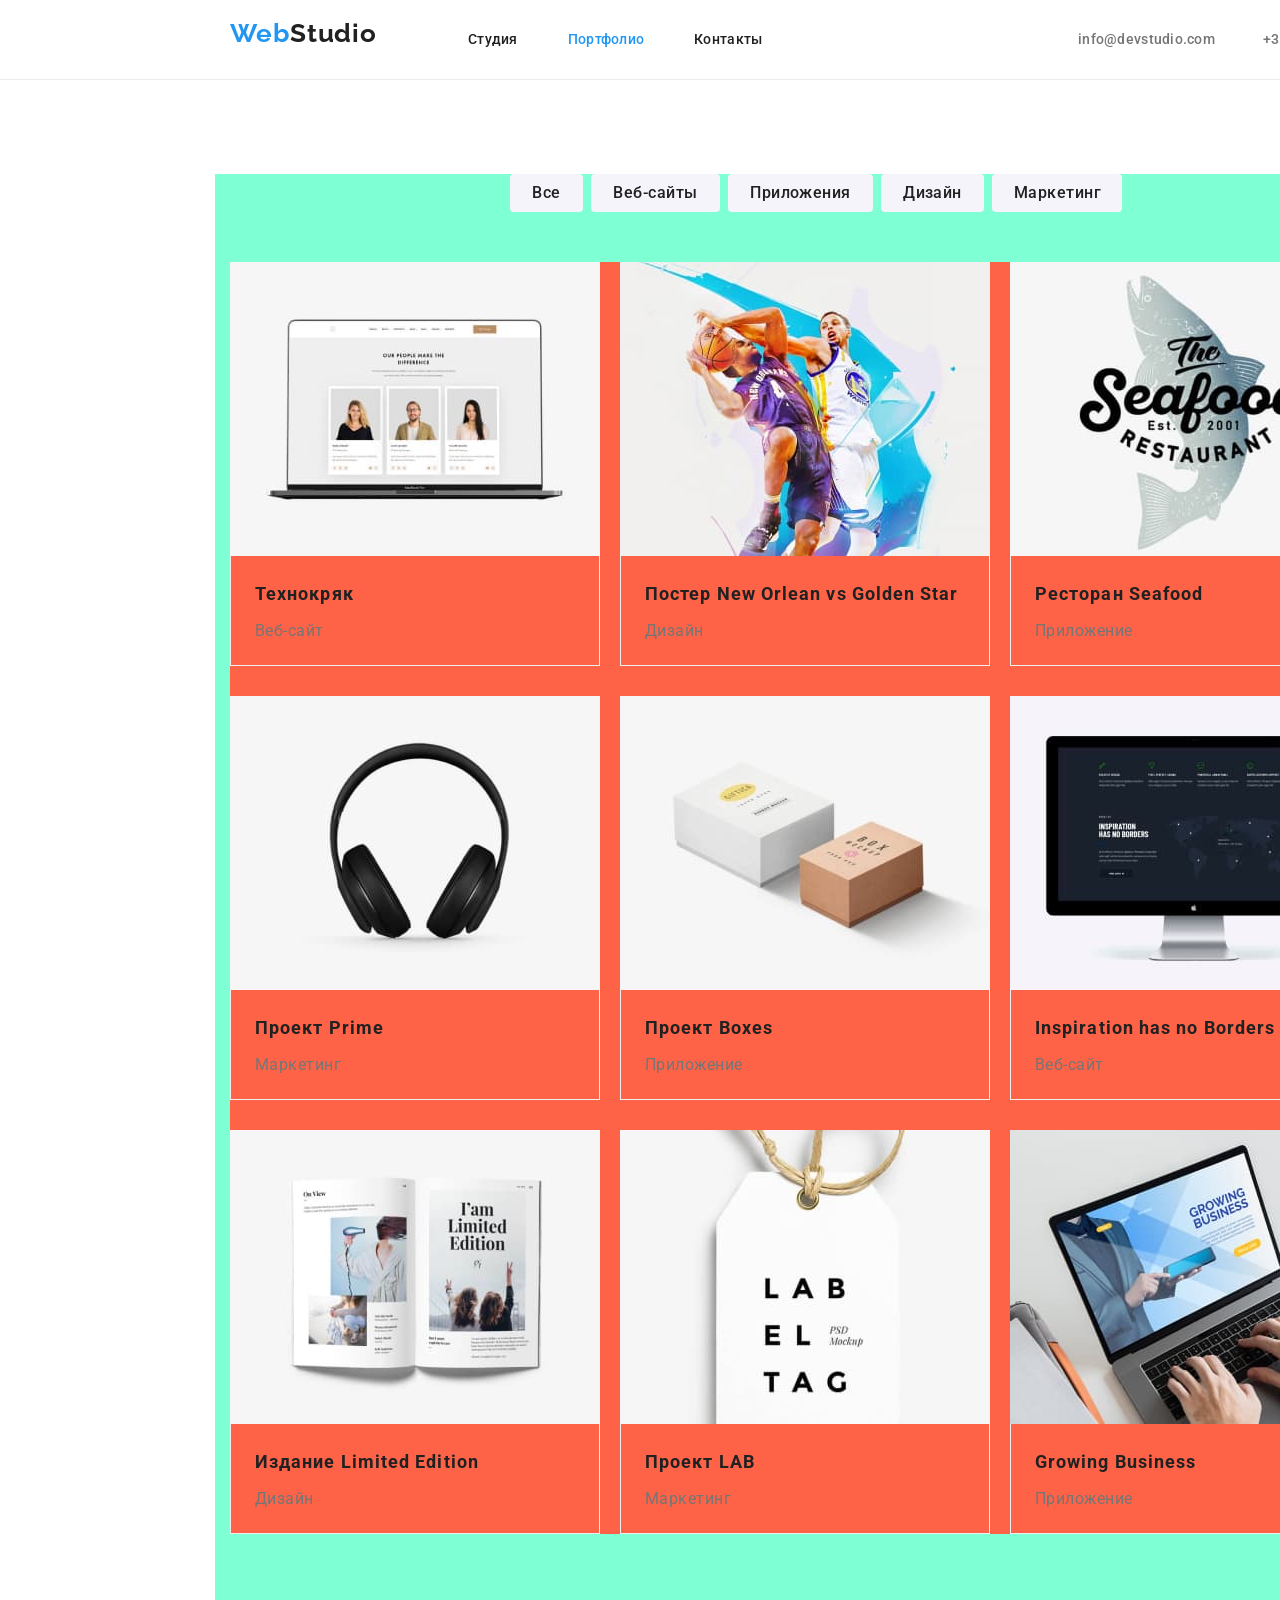
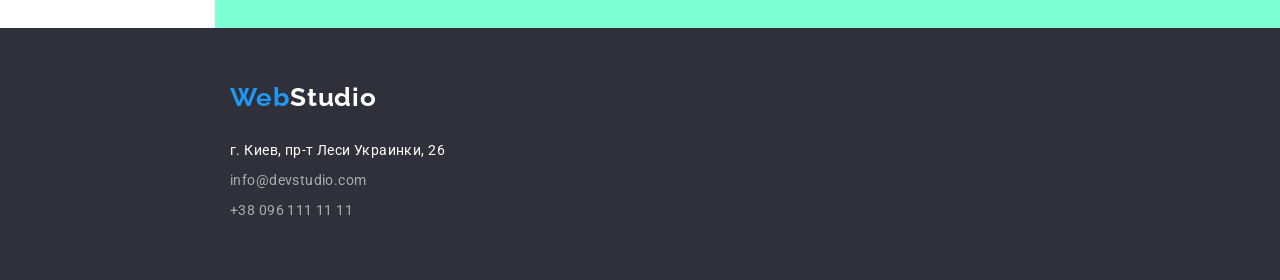
==== commit 6c1bddfd: "Все кроме не срабатывающей формулы" ====
--- a/portfolio.html
+++ b/portfolio.html
@@ -39,8 +39,8 @@
   <div class="container-contacts">
 
     <ul class="contacts">
-        <li class="contacts-item"><a href="mailto:info@devstudio.com" class="link-contacts">info@devstudio.com </a></li> 
-        <li class="contacts-item"><a href="tel:+380961111111" class="link-contacts">+38 096 111 11 11</a> </li>
+        <li class="contacts-item"><a href="mailto:info@devstudio.com" class="link-contacts-mail">info@devstudio.com </a></li> 
+        <li class="contacts-item"><a href="tel:+380961111111" class="link-contacts-tel">+38 096 111 11 11</a> </li>
      </ul>    
 
   </div>
@@ -52,115 +52,175 @@
 
         <section class="main-section">
 
+            <div class="container-portfolio">
+
              <!--Filters-->
 
-        <div class="container">
+                <div class="container-filters">
 
             <h1 hidden> Наши работы </h1>
 
             <ul class="list-btn">
-                <li> <button type="button" class="item-button"> Все </button>
-                </li>
-                <li> <button type="button" class="item-button"> Веб-сайты </button>
-                </li>
-                <li> <button type="button" class="item-button"> Приложения </button>
-                </li>
-                <li> <button type="button" class="item-button"> Дизайн </button>
-                </li>
-                <li> <button type="button" class="item-button"> Маркетинг </button>
+                <li class="item-button"> <button type="button" class="button all"> Все </button>
+                </li>
+
+                <li class="item-button"> <button type="button" class="button web-site"> Веб-сайты </button>
+                </li>
+
+                <li class="item-button"> <button type="button" class="button annex"> Приложения </button>
+                </li>
+
+                <li class="item-button"> <button type="button" class="button design"> Дизайн </button>
+                </li>
+
+                <li class="item-button"> <button type="button" class="button marketing"> Маркетинг </button>
                 </li>
             </ul> 
                        
-        </div>         
+                </div>         
            
                 <!--Cards-->
-
-            <div class="container">
+           
                 <ul class="list-cards">
+
                     <li class="list-cards-item">
                         <a href="" class="link">
+
+                            <div class="photo">
                         <img src="./images/img.наши.люди.jpg" alt="Фото людей" width="370" height="294">
+                           </div>
+
+                            <div class="card-basis">
                         <h2 class="link-title">Технокряк</h2>
                         <p class="link-text">Веб-сайт</p>
-                        
-                        </a>
-                    </li>
-
-                    <li class="list-cards-item"> 
-                        <a href="" class="link">
+                            </div>
+
+                        </a>
+                    </li>
+
+                    <li class="list-cards-item"> 
+                        <a href="" class="link">
+
+                            <div class="photo">
                         <img src="./images/img.баскетболисты.jpg" alt="Баскетболисты в процессе игры" width="370" height="294">
+                            </div>
+
+                            <div class="card-basis">
                         <h2 class="link-title">Постер New Orlean vs Golden Star</h2>
                         <p class="link-text">Дизайн</p>
-                        
-                        </a>
-                    </li>
-
-                    <li class="list-cards-item"> 
-
-                        <a href="" class="link">
+                             </div>
+                        </a>
+                    </li>
+
+                    <li class="list-cards-item"> 
+
+                        <a href="" class="link">
+                            
+                            <div class="photo">
                         <img src="./images/img.рыба.jpg" alt="Эмблема ресторана" width="370" height="294">
+                            </div>
+
+                            <div class="card-basis">
                         <h2 class="link-title">Ресторан Seafood</h2>
                         <p class="link-text">Приложение</p>
-                       
-                        </a>
-                    </li>
-
-                    <li class="list-cards-item"> 
-                        <a href="" class="link">
+                           </div>
+
+                        </a>
+                    </li>
+
+                    <li class="list-cards-item"> 
+                        <a href="" class="link">
+
+                             <div class="photo">
                         <img src="./images/img.наушники.jpg" alt="Наушники" width="370" height="294">
+                             </div>
+
+                             <div class="card-basis">
                         <h2 class="link-title">Проект Prime</h2>
                         <p class="link-text">Маркетинг</p>
-                        
-                        </a>
-                    </li>
-
-                    <li class="list-cards-item"> 
-                        <a href="" class="link">
+                             </div>
+
+                        </a>
+                    </li>
+
+                    <li class="list-cards-item"> 
+                        <a href="" class="link">
+
+                             <div class="photo">
                         <img src="./images/img.коробки.jpg" alt="Две коробки" width="370" height="294">
+                            </div>
+
+                            <div class="card-basis"> 
                         <h2 class="link-title">Проект Boxes</h2>
                         <p class="link-text">Приложение</p>
-                        
-                        </a>
-                    </li>
-
-                    <li class="list-cards-item"> 
-                        <a href="" class="link">
+                            </div>
+
+                        </a>
+                    </li>
+
+                    <li class="list-cards-item"> 
+                        <a href="" class="link">
+
+                            <div class="photo">
                         <img src="./images/img.компьютер.jpg" alt="Компьютер" width="370" height="294">
+                            </div>
+
+                            <div class="card-basis"> 
                         <h2 class="link-title">Inspiration has no Borders</h2>
                         <p class="link-text">Веб-сайт</p>
-                        
+                            </div>
+
                     </a>
                     </li>
 
                     <li class="list-cards-item"> 
                         <a href="" class="link">
+
+                            <div class="photo">
                         <img src="./images/img.журнал.jpg" alt="Открытый журнал" width="370" height="294">
+                            </div>
+
+                            <div class="card-basis"> 
                         <h2 class="link-title">Издание Limited Edition</h2>
                         <p class="link-text">Дизайн</p>
+                            </div>
                         
                         </a>
                     </li>
 
                     <li class="list-cards-item"> 
                         <a href="" class="link">
+                            <div class="photo">
                         <img src="./images/img.бирка.jpg" alt="Бирка" width="370" height="294">
+                            </div>
+
+                            <div class="card-basis"> 
                         <h2 class="link-title">Проект LAB</h2>
                         <p class="link-text">Маркетинг</p>
+                            </div>
                         
                         </a>
                     </li>
 
                     <li class="list-cards-item"> 
                         <a href="" class="link">
+
+                            <div class="photo">
                         <img src="./images/img.ноутбук.jpg" alt="Ноутбук" width="370" height="294">
+                            </div>
+
+                            <div class="card-basis"> 
                         <h2 class="link-title">Growing Business</h2>
                         <p class="link-text">Приложение</p>
+                            </div>
                         
                         </a>
                     </li>
-            </ul>
+                </ul>
 
             </div>
+
+           
              
         </section>
      
--- a/css/styles.css
+++ b/css/styles.css
@@ -324,8 +324,8 @@
 .section-works {
     width: 1600px;
     padding-top: 0px;
-    padding-left: 215px;
-    padding-right: 215px;
+    margin-left: 215px;
+    margin-right: 215px;
     
     padding-bottom: 94px;
    
@@ -551,17 +551,65 @@
 
 /*Portfolio*/
 
-/*Filters*/
+
 
 .main-section {
     background-color: var(--background-color);
 }
 
+
+.container-portfolio {
+    width: 1200px;
+    padding: 0 15px;
+    margin-top: 94px;
+    margin-left: 215px;
+    margin-right: 215px;
+}
+
+/*Filters*/
+
+.container-portfolio {
+    width: 1200px;
+    padding-left: 15px;
+    padding-right: 15px;
+    padding-bottom: 94px;
+
+
+    background-color: aquamarine;
+}
+
+.container-filters {
+  width: 611px;
+  height: 54px;
+
+  padding-left: 280px;
+  padding-right: 301px;
+   
+  margin-bottom: 34px;
+
+}
+
 .list-btn {
+    display: flex;
+   
     list-style: none;
+    padding: 0;
+    margin: 0;
 }
 
 .item-button {
+    margin-right: 8px;
+   
+}
+
+.button {
+
+height: 38px;
+padding: 6px 22px;
+
+border-radius: 4px;
+border: 0;
+
 background-color: var(--background-team);
 color: var(--title-font);
 font-weight: 500;
@@ -571,9 +619,37 @@
 cursor: pointer;
 }
 
-
-.item-button:hover,
-.item-button:focus {
+.all {
+    display: inline-block;
+    width: 73px;
+}
+
+.web-site {
+    display: inline-block;
+    width: 129px;
+    }
+
+.annex {
+    display: inline-block;
+    width: 145px;
+    }
+
+.design {
+    display: inline-block;
+    width: 103px;
+}
+
+.marketing {
+    display: inline-block;
+    width: 130px;
+}
+
+.list-btn .item-button:last-child {
+    margin-right: 0;
+}
+
+.button:hover,
+.button:focus {
     background-color: var(--button-link-color);
     color: var(--background-header);
 }
@@ -588,7 +664,28 @@
 /*Cards*/
 
 .list-cards {
+    display: flex;
+    flex-wrap: wrap;
+    justify-content: space-between;
+    padding-left: 0;
+    margin: 0;
     list-style: none;
+
+    background-color: tomato;
+}
+
+.list-cards-item {
+   margin-right: 20px;
+   margin-bottom: 30px;
+}
+
+.list-cards-item:nth-child(n3) {
+   margin-right: 0;
+}
+
+.list-cards-item:nth-last-child(-n+3){
+    margin-bottom: 0;
+    
 }
 
 .link {
@@ -599,24 +696,47 @@
 color: var(--button-link-color);
 }
 
+.photo {
+    display: block;
+    width: 370px;
+    height: 294px;
+   
+}
+
 .link-title {
+display: inline-block;
+width: 322px;
+height: 36px;
+margin-left: 24px;
+
+
+margin-bottom: 4px;
+
 font-weight: 700;
 font-size: 18px;
 line-height: 2;
-letter-spacing: 0.07em;
+letter-spacing: 0.06em;
 color: var(--title-font);
 }
 
 .link-text {
+    display: inline-block;
+    margin-left: 24px;
+    margin-top: 0;
+    margin-bottom: 20px;
     font-size: 16px;
     line-height: 1.88;
     letter-spacing: 0.03em;
     color: var(--main-font-color);
 }
 
-.link-text-main {
-    font-size: 16px;
-    line-height: 1.88;
-    letter-spacing: 0.03em;
-    color: var(--main-font-color);
+
+.card-basis {
+    width: 370px;
+    height: 110px;
+    padding-top: 20px;
+
+    border-bottom: 1px solid rgba(238, 238, 238, 1);
+    border-left: 1px solid rgba(238, 238, 238, 1);
+    border-right: 1px solid rgba(238, 238, 238, 1);
 }
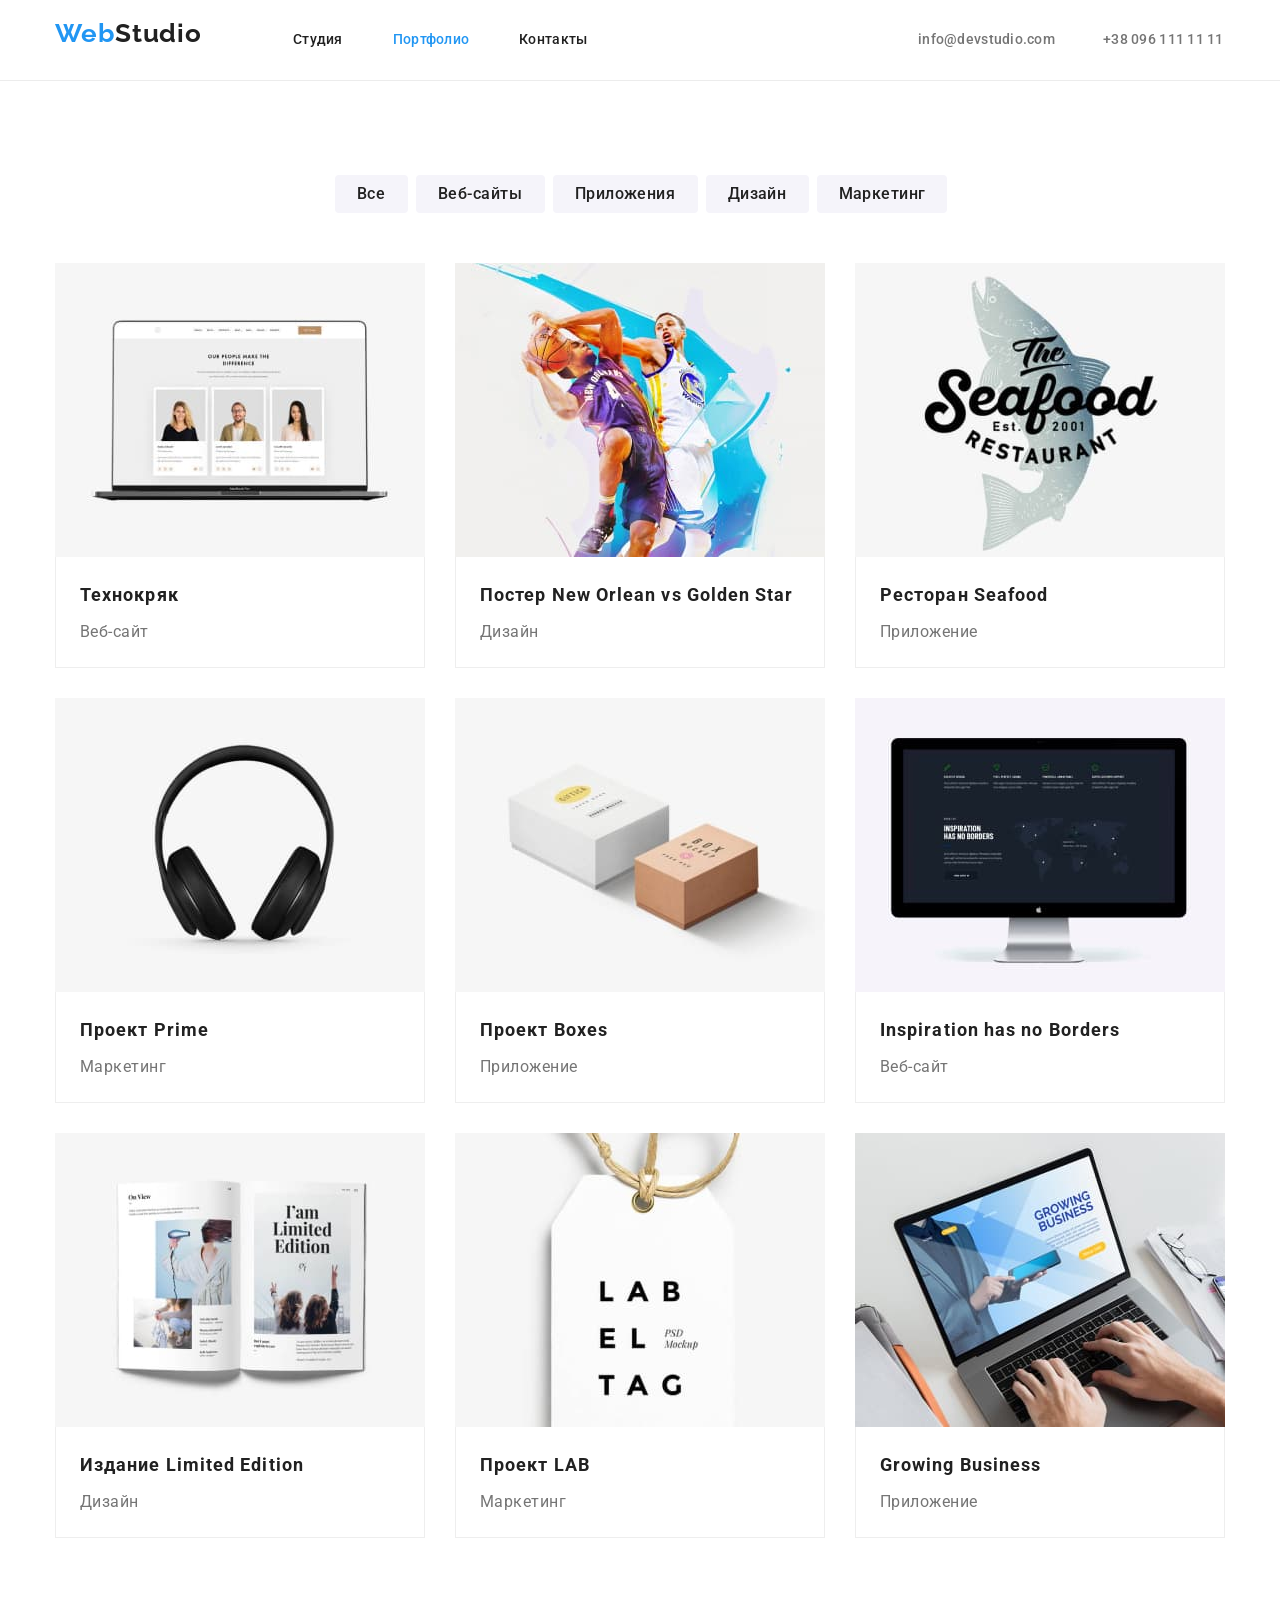
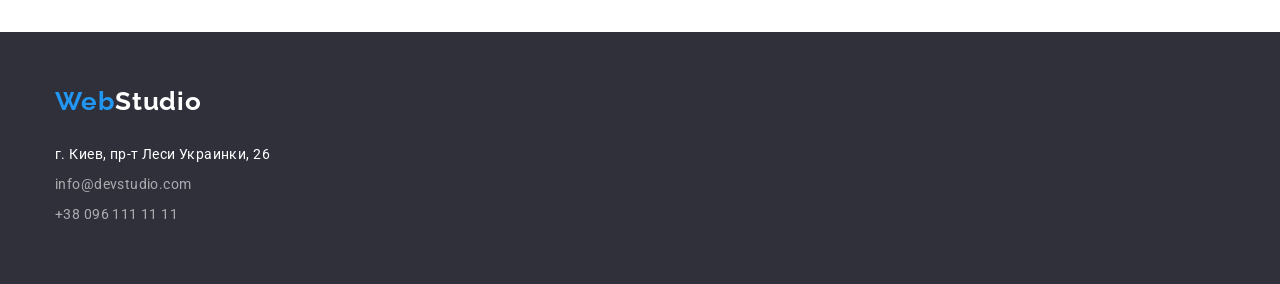
==== commit 4bb17ead: "сделала правки, скрыла заголовок иначе" ====
--- a/portfolio.html
+++ b/portfolio.html
@@ -18,9 +18,8 @@
 
     <header class="site-header">
 
-        <div class="container-header">
+        <div class="container header">
     <!--Navigation-->
-    <div class="container-nav">
 
         <nav class="site-nav">
             <a href="./index.html" class="logo-header"> <span class="web">Web</span><span class="studio">Studio</span> </a>
@@ -31,19 +30,17 @@
                </ul> 
         </nav>
 
-    </div>  
-
 
   <!--Contacts-->
 
-  <div class="container-contacts">
+ 
 
     <ul class="contacts">
         <li class="contacts-item"><a href="mailto:info@devstudio.com" class="link-contacts-mail">info@devstudio.com </a></li> 
         <li class="contacts-item"><a href="tel:+380961111111" class="link-contacts-tel">+38 096 111 11 11</a> </li>
      </ul>    
 
-  </div>
+
 </div>
     </header>
 
@@ -52,13 +49,13 @@
 
         <section class="main-section">
 
-            <div class="container-portfolio">
+            <div class="container">
 
              <!--Filters-->
 
                 <div class="container-filters">
 
-            <h1 hidden> Наши работы </h1>
+            <h1 class="visually-hidden"> Наши работы </h1>
 
             <ul class="list-btn">
                 <li class="item-button"> <button type="button" class="button all"> Все </button>
--- a/css/styles.css
+++ b/css/styles.css
@@ -14,20 +14,35 @@
 /*body*/
 
 body {
-    width: 1600px;
-    margin: 0;
-
+
+   
     font-family: 'Roboto', sans-serif;   
     color: var(--main-font-color);
     background-color: var(--background-header);
     
 }
+
+.visually-hidden {
+
+    position: absolute;
+    white-space: nowrap;
+    width: 1px;
+    height: 1px;
+    overflow: hidden;
+    border: 0;
+    padding: 0;
+    clip: rect(0 0 0 0);
+    clip-path: inset(50%);
+    margin: -1px;
+}
+
 
 .container {
   
     width: 1200px;
     padding-left: 15px;
     padding-right: 15px;
+    margin: 0 auto;
     }
 
 h1,h2,h3 {
@@ -37,45 +52,23 @@
 
 /*Header*/
 
-.container-nav {
-
-    width: 1200px;
-    padding-left: 15px;
-    padding-right: 15px;
-    
-}
-
-
-.site-header {
-   
-    width: 1600px;
+
+
+.site-header {   
           
     background-color: var(--background-header);
-    font-family: 'Roboto'; 
+    
     font-weight: 500;
     font-size: 14px;
     line-height: 1.14;
     border-bottom: 1px solid rgba(236, 236, 236, 1);
-    }
-
-
-.container-header {
+    }  
+
+.header {
     display: flex;
     align-items: center;
-
-    width: 1200px;
-    padding-left: 15px;
-    padding-right: 15px;
-    margin: 0 200px;
-}
-  
-
-.container-header .section {
-    width: 1200px;
-    padding-left: 15px;
-    padding-right: 15px;
-}
-  
+}
+
 
 .site-nav {
     display: flex;
@@ -85,12 +78,10 @@
 
 .logo-header {
 
-    display: block;
-    width: 145px;
-    height: 31px;
-    padding: 0;
-    margin-top: 24px;
-    margin-bottom: 24px;
+ 
+
+    padding-top: 24px;
+    padding-bottom: 25px;
     margin-right: 93px;   
    
     font-family: 'Raleway',sans-serif;
@@ -131,8 +122,8 @@
     list-style: none;
     padding: 0;
     margin: 0;
-  
-}
+  }
+
 .nav-list-item {
     padding: 0;
     margin-right: 50px;
@@ -145,6 +136,8 @@
 
 
 .link-nav {
+    display: block;
+    padding: 32px 0;
   
     color: var(--title-font);
     letter-spacing: 0.02em;
@@ -159,6 +152,9 @@
 
 .link-current {
 
+    display: block;
+    padding: 32px 0;
+
     color: var(--button-link-color);
     letter-spacing: 0.02em;
     text-decoration: none;
@@ -167,6 +163,7 @@
 
 
 .contacts {
+
     display: flex;
     list-style: none;
     padding: 0;
@@ -205,34 +202,42 @@
     text-decoration: none;
 }
 
-.link-contacts:hover,
-.link-contacts:focus {
+.link-contacts-mail:hover,
+.link-contacts-mail:focus {
+    color: var(--button-link-color);
+}
+
+.link-contacts-tel:hover,
+.link-contacts-tel:focus {
     color: var(--button-link-color);
 }
 
 /*Hero*/
 .section-hero{
-    width: 1600px;
+ 
     padding-top: 200px;
     padding-bottom: 200px;
     background-color: var(--background-footer);
     font-family: 'Roboto';
+    
     text-align: center;
 
 }
 
 
 .hero-title {
+  
     width: 696px;
-    height: 120px;
-   margin-left: 452px;
-   margin-right: 452px;
+    margin-left: auto;
+    margin-right: auto;
     margin-bottom: 30px;
     
     font-weight: 900;
     font-size: 44px;
     line-height: 1.36;
     letter-spacing: 0.06em;
+   
+
     color: var(--background-header);
 }
 
@@ -241,13 +246,11 @@
     display: inline-block;
     padding: 10px 32px;
     min-width: 201px;
-    height: 50px;
+   
   
     border-radius: 4px;   
     border: 0;
-    margin-left: 700px;
-    margin-right: 700px;
-
+   
    font-weight: 700;
    font-size: 16px;
    line-height: 1.88;
@@ -270,16 +273,13 @@
 /*Peculiarities*/
 
 .section-peculiarities{
-    width: 1600px;    
-    padding-left: 215px;
-    padding-right: 215px;
-      margin: 94px 0;
+   padding-top: 94px;
+   padding-bottom: 94px;
 }
 
 
 .peculiarities-title {
-    width: 270px;
-    height: 16px;
+
     margin-bottom: 10px;
 
     font-weight: 700;
@@ -290,26 +290,27 @@
 }
 
 .peculiarities-list {
-display: flex;   
-padding: 0;
-margin: 0;
-margin-right: 30px;
-
-list-style: none;
+
+    display: flex;   
+    padding: 0;
+    margin: 0;
+    list-style: none;
 }
 
 .peculiarities-item {
+
+    width: 270px;
     margin-right: 30px;
 }
 
 .peculiarities-list .peculiarities-item:last-child {
+
     margin-right: 0;
 }
 
 .peculiarities-text {
-    display: inline-block;
-    width: 270px;
-    height: 75px;
+
+    display: inline-block;   
     margin: 0;
 
     font-size: 14px;
@@ -322,18 +323,15 @@
 /*Works*/
 
 .section-works {
-    width: 1600px;
+ 
     padding-top: 0px;
-    margin-left: 215px;
-    margin-right: 215px;
-    
-    padding-bottom: 94px;
-   
+     padding-bottom: 94px;
+     margin: 0 auto;
+     text-align: center;   
 }
 
 .works-title {
     width: 377px;
-    height: 42px;
     margin-left: auto;
     margin-right: auto;
     margin-bottom: 50px;
@@ -343,21 +341,19 @@
     line-height: 1.17;
     letter-spacing: 0.03em;
     color: var(--title-font);
-    
-   
+       
 }
 
 .works-list {
     display: flex;
     padding: 0;
-    margin: 0;
-
     list-style: none;
 }
+
 .works-item {
     width: 370px;
     height: 294px;
-margin-right: 30px;
+    margin-right: 30px;
 }
 
 .works-list .works-item:last-child {
@@ -367,11 +363,11 @@
 /*Our team*/
 
 .section-team {
-    width: 1600px;
+
     padding-top: 94px;
-    padding-left: 215px;
     padding-bottom: 94px;
     background-color: var(--background-team);
+    text-align: center;
  }
 
 
@@ -400,7 +396,6 @@
 .team-title {
  
     width: 265px;
-    height: 42px; 
     margin-left: auto;
     margin-right: auto;
     margin-bottom: 50px;
@@ -415,11 +410,11 @@
 
 
 .list-title {
+
     display: inline-block;
     margin-top: 30px;
     margin-bottom: 10px;
     width: 264px;
-    height: 42px;
 
     font-weight: 500;
     font-size: 16px;
@@ -427,8 +422,7 @@
     letter-spacing: 0.03em;
     color: var(--title-font);
     text-align: center;
-    
-   
+       
 }
 
 
@@ -447,10 +441,9 @@
 /*Footer*/
 
 .footer-section {
-    width: 1600px;
-padding-top: 60px;
-padding-left: 215px;
-padding-bottom: 60px;
+    margin: 0 auto;
+    padding-top: 60px;
+    padding-bottom: 60px;
 
     background-color: var(--background-footer);
     font-size: 14px;
@@ -460,8 +453,7 @@
 
 .logo-footer {
     display: inline-block;
-    width: 145px;
-  
+    width: 145px;  
     padding: 0;
    
    
@@ -520,27 +512,26 @@
     
     }
 
-    .direction {
-        display: inline-block;
-        width: 231px;
-        height: 21px;
-        margin-top: 0;
-        margin-bottom: 9px;
+.direction {
+
+    display: inline-block;
+    width: 231px;
+    height: 21px;
+    margin-top: 0;
+    margin-bottom: 9px;
     }
 
 
-    .footer-contact {
-        display: block;
-        padding: 0;
-        width: 231px;
-        height: 21px;
-       
+.footer-contact {
+
+    display: block;
+    padding: 0;
+    width: 231px;
+    height: 21px;       
         
-        text-decoration: none;
-
+    text-decoration: none;
     color: var(--footer-contacts);
-    
-}    
+    }    
 
 .footer-contact:hover,
 .footer-contact:focus {
@@ -555,38 +546,20 @@
 
 .main-section {
     background-color: var(--background-color);
-}
-
-
-.container-portfolio {
-    width: 1200px;
-    padding: 0 15px;
-    margin-top: 94px;
-    margin-left: 215px;
-    margin-right: 215px;
+    padding-top: 94px;
+    padding-bottom: 94px;
 }
 
 /*Filters*/
 
-.container-portfolio {
-    width: 1200px;
-    padding-left: 15px;
-    padding-right: 15px;
-    padding-bottom: 94px;
-
-
-    background-color: aquamarine;
-}
 
 .container-filters {
   width: 611px;
-  height: 54px;
-
-  padding-left: 280px;
-  padding-right: 301px;
-   
+  padding-bottom: 16px; 
+  margin-left: auto;
+  margin-right: auto;
   margin-bottom: 34px;
-
+ 
 }
 
 .list-btn {
@@ -598,8 +571,8 @@
 }
 
 .item-button {
-    margin-right: 8px;
-   
+
+    margin-right: 8px;   
 }
 
 .button {
@@ -670,22 +643,19 @@
     padding-left: 0;
     margin: 0;
     list-style: none;
-
-    background-color: tomato;
 }
 
 .list-cards-item {
-   margin-right: 20px;
+   margin-right: 30px;
    margin-bottom: 30px;
 }
 
-.list-cards-item:nth-child(n3) {
+.list-cards-item:nth-child(3n) {
    margin-right: 0;
 }
 
 .list-cards-item:nth-last-child(-n+3){
-    margin-bottom: 0;
-    
+    margin-bottom: 0;    
 }
 
 .link {
@@ -699,17 +669,13 @@
 .photo {
     display: block;
     width: 370px;
-    height: 294px;
-   
+    height: 294px;   
 }
 
 .link-title {
 display: inline-block;
 width: 322px;
-height: 36px;
 margin-left: 24px;
-
-
 margin-bottom: 4px;
 
 font-weight: 700;
@@ -733,8 +699,7 @@
 
 .card-basis {
     width: 370px;
-    height: 110px;
-    padding-top: 20px;
+       padding-top: 20px;
 
     border-bottom: 1px solid rgba(238, 238, 238, 1);
     border-left: 1px solid rgba(238, 238, 238, 1);
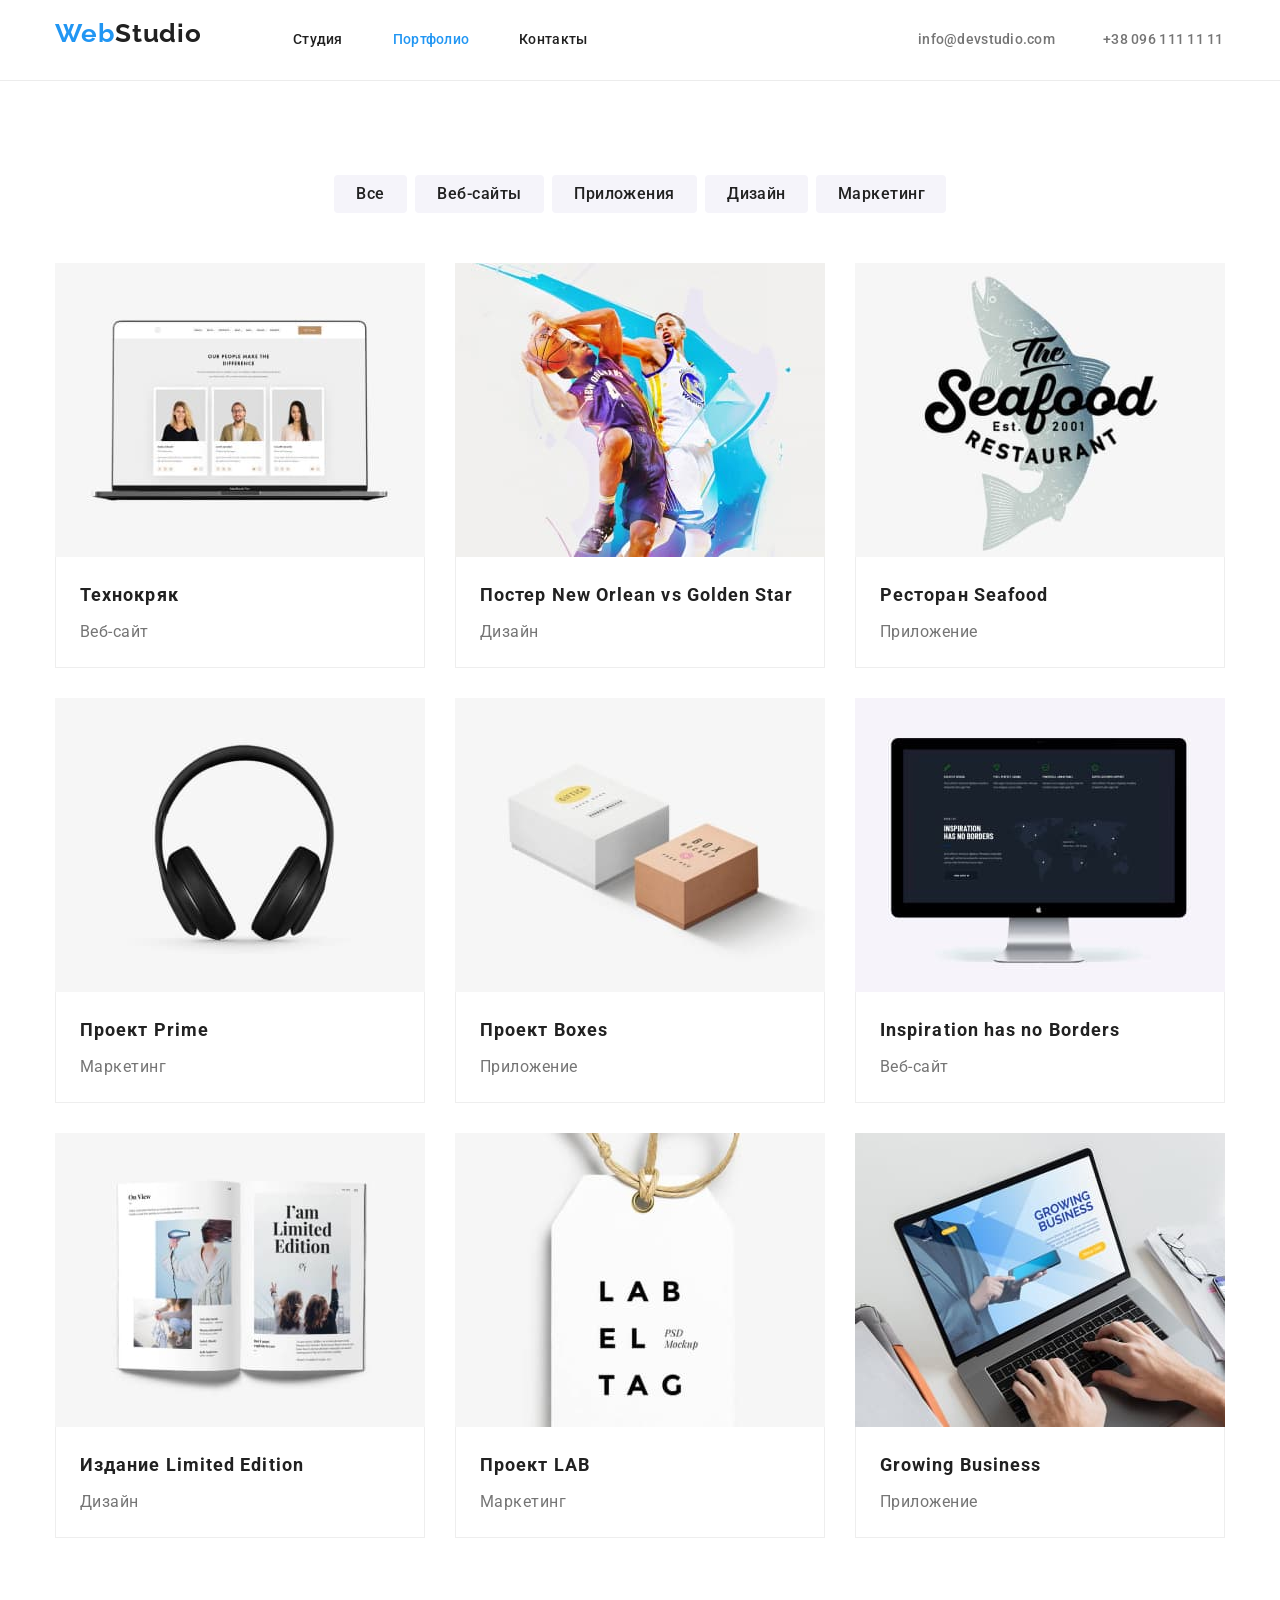
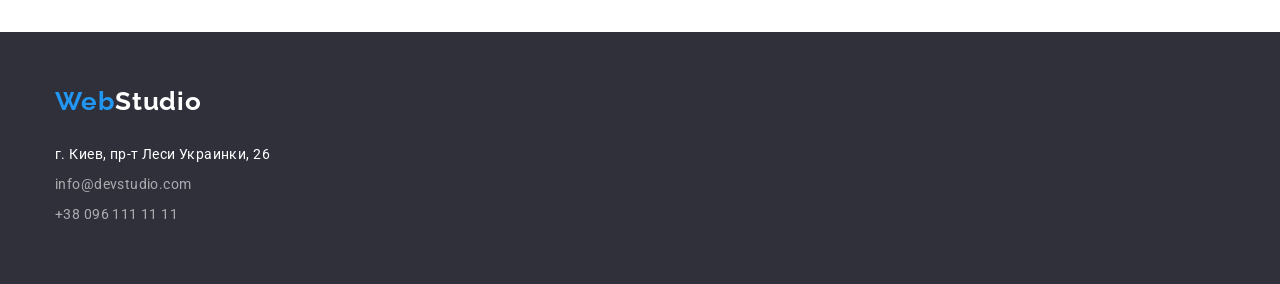
==== commit 6dc2dbdb: "Правки от 13 марта" ====
--- a/portfolio.html
+++ b/portfolio.html
@@ -53,7 +53,6 @@
 
              <!--Filters-->
 
-                <div class="container-filters">
 
             <h1 class="visually-hidden"> Наши работы </h1>
 
@@ -74,7 +73,7 @@
                 </li>
             </ul> 
                        
-                </div>         
+                       
            
                 <!--Cards-->
            
@@ -82,10 +81,8 @@
 
                     <li class="list-cards-item">
                         <a href="" class="link">
-
-                            <div class="photo">
-                        <img src="./images/img.наши.люди.jpg" alt="Фото людей" width="370" height="294">
-                           </div>
+                            
+                        <img src="./images/img.наши.люди.jpg" class="photo" alt="Фото людей" width="370" height="294">                           
 
                             <div class="card-basis">
                         <h2 class="link-title">Технокряк</h2>
@@ -98,9 +95,9 @@
                     <li class="list-cards-item"> 
                         <a href="" class="link">
 
-                            <div class="photo">
-                        <img src="./images/img.баскетболисты.jpg" alt="Баскетболисты в процессе игры" width="370" height="294">
-                            </div>
+                           
+                        <img src="./images/img.баскетболисты.jpg" class="photo" alt="Баскетболисты в процессе игры" width="370" height="294">
+                            
 
                             <div class="card-basis">
                         <h2 class="link-title">Постер New Orlean vs Golden Star</h2>
@@ -111,11 +108,9 @@
 
                     <li class="list-cards-item"> 
 
-                        <a href="" class="link">
-                            
-                            <div class="photo">
-                        <img src="./images/img.рыба.jpg" alt="Эмблема ресторана" width="370" height="294">
-                            </div>
+                        <a href="" class="link">                            
+                            
+                        <img src="./images/img.рыба.jpg" class="photo" alt="Эмблема ресторана" width="370" height="294">                            
 
                             <div class="card-basis">
                         <h2 class="link-title">Ресторан Seafood</h2>
@@ -127,10 +122,8 @@
 
                     <li class="list-cards-item"> 
                         <a href="" class="link">
-
-                             <div class="photo">
-                        <img src="./images/img.наушники.jpg" alt="Наушники" width="370" height="294">
-                             </div>
+                             
+                        <img src="./images/img.наушники.jpg" class="photo" alt="Наушники" width="370" height="294">                           
 
                              <div class="card-basis">
                         <h2 class="link-title">Проект Prime</h2>
@@ -142,10 +135,8 @@
 
                     <li class="list-cards-item"> 
                         <a href="" class="link">
-
-                             <div class="photo">
-                        <img src="./images/img.коробки.jpg" alt="Две коробки" width="370" height="294">
-                            </div>
+                             
+                        <img src="./images/img.коробки.jpg" class="photo" alt="Две коробки" width="370" height="294">                            
 
                             <div class="card-basis"> 
                         <h2 class="link-title">Проект Boxes</h2>
@@ -157,10 +148,8 @@
 
                     <li class="list-cards-item"> 
                         <a href="" class="link">
-
-                            <div class="photo">
-                        <img src="./images/img.компьютер.jpg" alt="Компьютер" width="370" height="294">
-                            </div>
+                            
+                        <img src="./images/img.компьютер.jpg" class="photo" alt="Компьютер" width="370" height="294">                           
 
                             <div class="card-basis"> 
                         <h2 class="link-title">Inspiration has no Borders</h2>
@@ -172,10 +161,8 @@
 
                     <li class="list-cards-item"> 
                         <a href="" class="link">
-
-                            <div class="photo">
-                        <img src="./images/img.журнал.jpg" alt="Открытый журнал" width="370" height="294">
-                            </div>
+                            
+                        <img src="./images/img.журнал.jpg" class="photo" alt="Открытый журнал" width="370" height="294">                            
 
                             <div class="card-basis"> 
                         <h2 class="link-title">Издание Limited Edition</h2>
@@ -187,9 +174,8 @@
 
                     <li class="list-cards-item"> 
                         <a href="" class="link">
-                            <div class="photo">
-                        <img src="./images/img.бирка.jpg" alt="Бирка" width="370" height="294">
-                            </div>
+                            
+                        <img src="./images/img.бирка.jpg" class="photo" alt="Бирка" width="370" height="294">                            
 
                             <div class="card-basis"> 
                         <h2 class="link-title">Проект LAB</h2>
@@ -201,11 +187,9 @@
 
                     <li class="list-cards-item"> 
                         <a href="" class="link">
-
-                            <div class="photo">
-                        <img src="./images/img.ноутбук.jpg" alt="Ноутбук" width="370" height="294">
-                            </div>
-
+                            
+                        <img src="./images/img.ноутбук.jpg" class="photo" alt="Ноутбук" width="370" height="294">
+                            
                             <div class="card-basis"> 
                         <h2 class="link-title">Growing Business</h2>
                         <p class="link-text">Приложение</p>
--- a/css/styles.css
+++ b/css/styles.css
@@ -331,7 +331,7 @@
 }
 
 .works-title {
-    width: 377px;
+   
     margin-left: auto;
     margin-right: auto;
     margin-bottom: 50px;
@@ -348,6 +348,9 @@
     display: flex;
     padding: 0;
     list-style: none;
+    margin-block-start:0;
+    margin-block-end:0;
+    padding-inline-start:0;
 }
 
 .works-item {
@@ -360,6 +363,10 @@
 margin-right: 0;
 }
 
+
+.photo {
+    display: block;
+}
 /*Our team*/
 
 .section-team {
@@ -395,7 +402,6 @@
 
 .team-title {
  
-    width: 265px;
     margin-left: auto;
     margin-right: auto;
     margin-bottom: 50px;
@@ -408,11 +414,14 @@
     
 }
 
+.team-card {
+    padding-top: 30px;
+    padding-bottom: 30px;
+}
 
 .list-title {
-
-    display: inline-block;
-    margin-top: 30px;
+    display: inline-block;
+    margin-top: 0;
     margin-bottom: 10px;
     width: 264px;
 
@@ -427,9 +436,8 @@
 
 
 .team-list-text {
-    display: inline-block;
     margin-top: 0;
-    margin-bottom: 30px;
+    margin-bottom: 0;
 
     font-size: 16px;
     line-height: 1.19;
@@ -455,6 +463,7 @@
     display: inline-block;
     width: 145px;  
     padding: 0;
+    margin-bottom: 20px;
    
    
     font-family: 'Raleway',sans-serif;
@@ -469,8 +478,6 @@
     display: inline-block;
     width: 60px;
     height: 31px;   
-   
-    margin-bottom: 20px;
 
     font-family: 'Raleway', sans-serif;
     color: var(--button-link-color);    
@@ -481,8 +488,6 @@
     display: inline-block;
     width: 85px;
     height: 31px;
-  
-    margin-bottom: 20px;
    
    }
 
@@ -496,8 +501,6 @@
 }
 
 .footer-list-item {
-    width: 231px;
-    height: 21px;
     margin-top: 0;
     margin-bottom: 9px;
 }
@@ -552,7 +555,7 @@
 
 /*Filters*/
 
-
+/*
 .container-filters {
   width: 611px;
   padding-bottom: 16px; 
@@ -560,19 +563,24 @@
   margin-right: auto;
   margin-bottom: 34px;
  
-}
+}*/
 
 .list-btn {
     display: flex;
+    justify-content: center;
+    margin-block-start: 0;
+    margin-block-end:0; 
    
     list-style: none;
     padding: 0;
-    margin: 0;
+    padding-inline-start: 0;
+ 
 }
 
 .item-button {
 
-    margin-right: 8px;   
+    margin-right: 8px;  
+    margin-bottom: 50px;  
 }
 
 .button {
@@ -659,7 +667,7 @@
 }
 
 .link {
-    text-decoration: none;
+    text-decoration: none;    
 }
 
 .link:focus {
@@ -673,9 +681,7 @@
 }
 
 .link-title {
-display: inline-block;
-width: 322px;
-margin-left: 24px;
+
 margin-bottom: 4px;
 
 font-weight: 700;
@@ -686,10 +692,8 @@
 }
 
 .link-text {
-    display: inline-block;
-    margin-left: 24px;
     margin-top: 0;
-    margin-bottom: 20px;
+    margin-bottom: 0;
     font-size: 16px;
     line-height: 1.88;
     letter-spacing: 0.03em;
@@ -699,7 +703,10 @@
 
 .card-basis {
     width: 370px;
-       padding-top: 20px;
+    padding-top: 20px;
+    padding-bottom: 20px;
+    padding-left: 24px;
+    padding-right: 24px;
 
     border-bottom: 1px solid rgba(238, 238, 238, 1);
     border-left: 1px solid rgba(238, 238, 238, 1);
